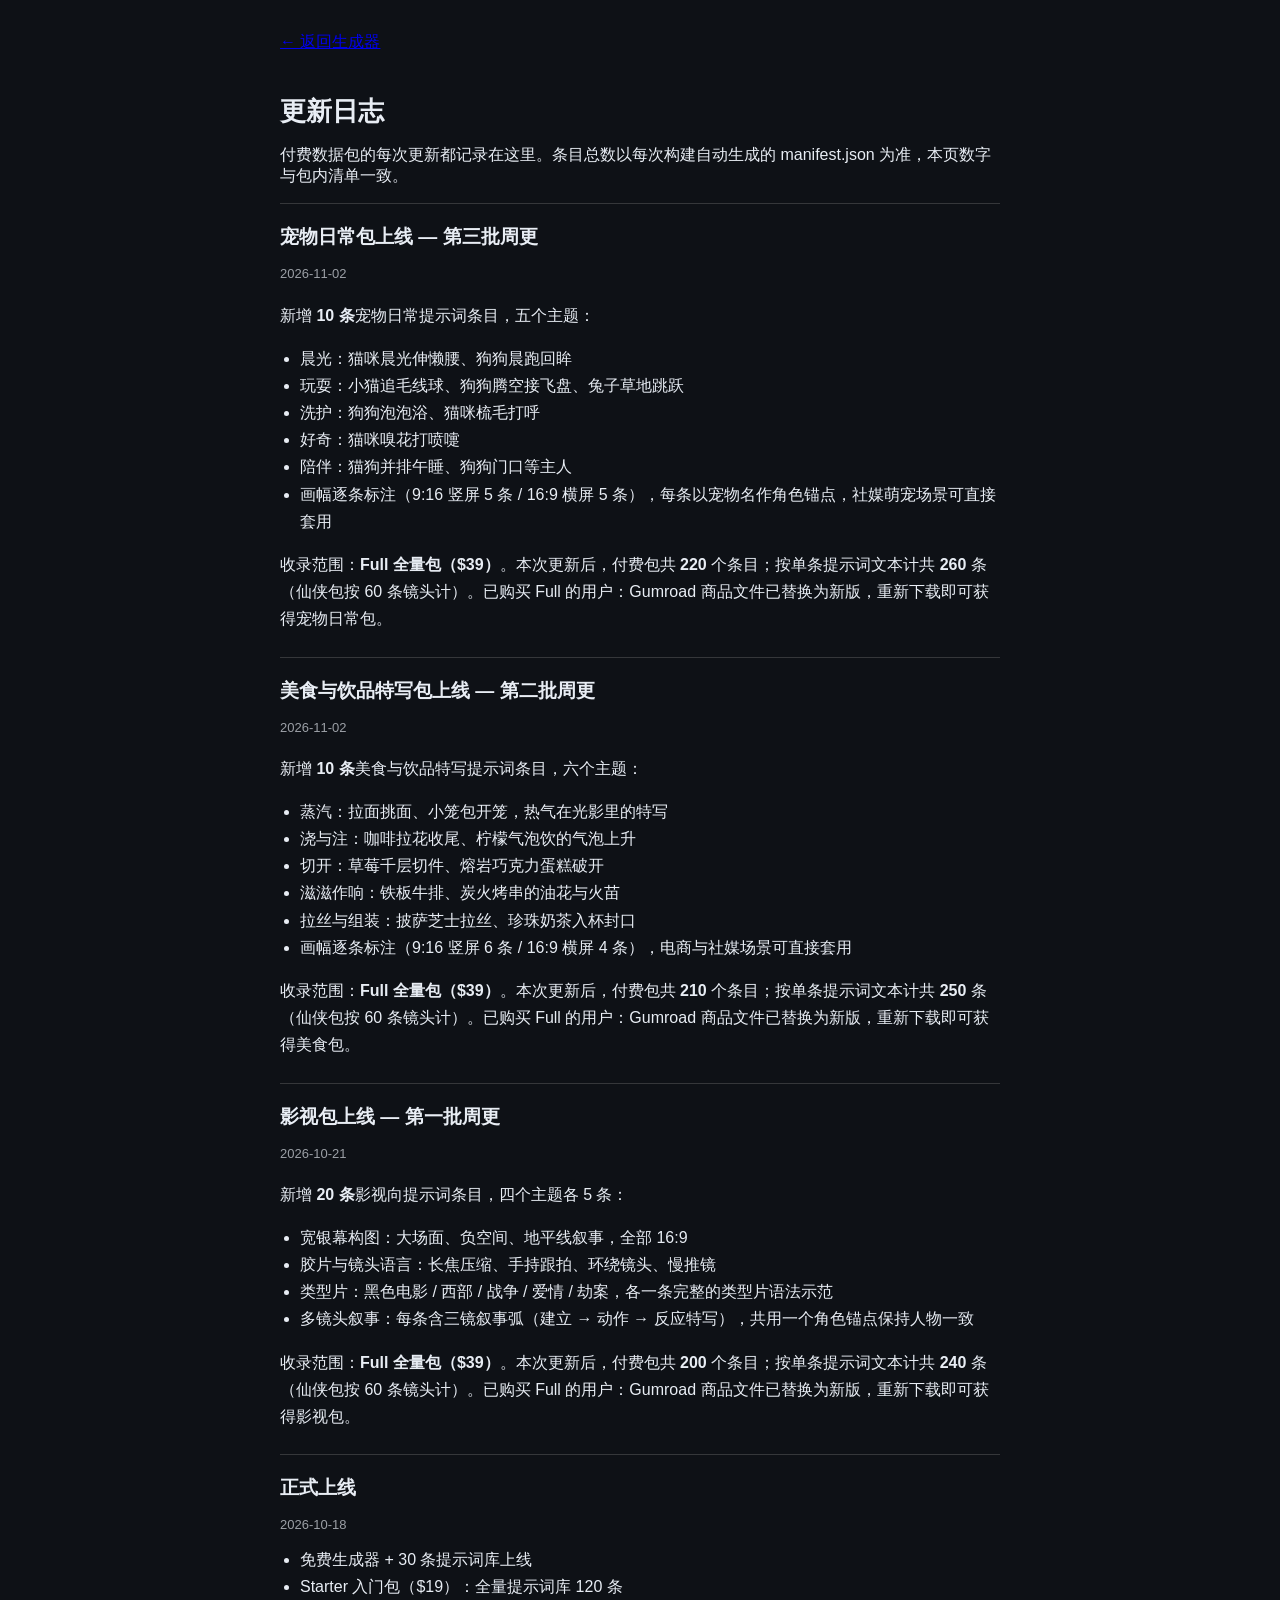
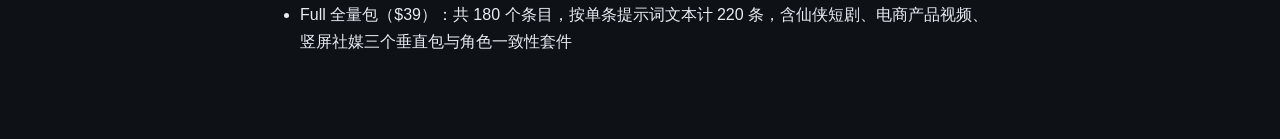
==== changelog.html @ ebe85fa9 "Weekly update #3: pets daily-moments pack added to Full (220 entries / 260 texts) + changelog" ====
<!DOCTYPE html>
<html lang="zh-CN">
<head>
<meta charset="UTF-8">
<meta name="viewport" content="width=device-width, initial-scale=1.0">
<title>更新日志 · 光影提示词工坊 Video Prompt Studio</title>
<link rel="stylesheet" href="style.css">
<style>
  .changelog { max-width: 760px; margin: 0 auto; padding: 32px 20px 64px; }
  .changelog h1 { font-size: 26px; margin-bottom: 8px; }
  .changelog .back { display: inline-block; margin-bottom: 24px; }
  .entry { border-top: 1px solid rgba(127,127,127,.35); padding: 20px 0 8px; }
  .entry h2 { font-size: 19px; margin: 0 0 6px; }
  .entry .date { opacity: .65; font-size: 13px; margin-bottom: 10px; }
  .entry ul { margin: 8px 0 12px; padding-left: 20px; line-height: 1.7; }
  .entry p { line-height: 1.7; }
</style>
</head>
<body>
<main class="changelog">
  <a class="back" href="index.html">← 返回生成器</a>
  <h1>更新日志</h1>
  <p>付费数据包的每次更新都记录在这里。条目总数以每次构建自动生成的 manifest.json 为准，本页数字与包内清单一致。</p>

  <section class="entry">
    <h2>宠物日常包上线 — 第三批周更</h2>
    <p class="date">2026-11-02</p>
    <p>新增 <b>10 条</b>宠物日常提示词条目，五个主题：</p>
    <ul>
      <li>晨光：猫咪晨光伸懒腰、狗狗晨跑回眸</li>
      <li>玩耍：小猫追毛线球、狗狗腾空接飞盘、兔子草地跳跃</li>
      <li>洗护：狗狗泡泡浴、猫咪梳毛打呼</li>
      <li>好奇：猫咪嗅花打喷嚏</li>
      <li>陪伴：猫狗并排午睡、狗狗门口等主人</li>
      <li>画幅逐条标注（9:16 竖屏 5 条 / 16:9 横屏 5 条），每条以宠物名作角色锚点，社媒萌宠场景可直接套用</li>
    </ul>
    <p>收录范围：<b>Full 全量包（$39）</b>。本次更新后，付费包共 <b>220</b> 个条目；按单条提示词文本计共 <b>260</b> 条（仙侠包按 60 条镜头计）。已购买 Full 的用户：Gumroad 商品文件已替换为新版，重新下载即可获得宠物日常包。</p>
  </section>

  <section class="entry">
    <h2>美食与饮品特写包上线 — 第二批周更</h2>
    <p class="date">2026-11-02</p>
    <p>新增 <b>10 条</b>美食与饮品特写提示词条目，六个主题：</p>
    <ul>
      <li>蒸汽：拉面挑面、小笼包开笼，热气在光影里的特写</li>
      <li>浇与注：咖啡拉花收尾、柠檬气泡饮的气泡上升</li>
      <li>切开：草莓千层切件、熔岩巧克力蛋糕破开</li>
      <li>滋滋作响：铁板牛排、炭火烤串的油花与火苗</li>
      <li>拉丝与组装：披萨芝士拉丝、珍珠奶茶入杯封口</li>
      <li>画幅逐条标注（9:16 竖屏 6 条 / 16:9 横屏 4 条），电商与社媒场景可直接套用</li>
    </ul>
    <p>收录范围：<b>Full 全量包（$39）</b>。本次更新后，付费包共 <b>210</b> 个条目；按单条提示词文本计共 <b>250</b> 条（仙侠包按 60 条镜头计）。已购买 Full 的用户：Gumroad 商品文件已替换为新版，重新下载即可获得美食包。</p>
  </section>

  <section class="entry">
    <h2>影视包上线 — 第一批周更</h2>
    <p class="date">2026-10-21</p>
    <p>新增 <b>20 条</b>影视向提示词条目，四个主题各 5 条：</p>
    <ul>
      <li>宽银幕构图：大场面、负空间、地平线叙事，全部 16:9</li>
      <li>胶片与镜头语言：长焦压缩、手持跟拍、环绕镜头、慢推镜</li>
      <li>类型片：黑色电影 / 西部 / 战争 / 爱情 / 劫案，各一条完整的类型片语法示范</li>
      <li>多镜头叙事：每条含三镜叙事弧（建立 → 动作 → 反应特写），共用一个角色锚点保持人物一致</li>
    </ul>
    <p>收录范围：<b>Full 全量包（$39）</b>。本次更新后，付费包共 <b>200</b> 个条目；按单条提示词文本计共 <b>240</b> 条（仙侠包按 60 条镜头计）。已购买 Full 的用户：Gumroad 商品文件已替换为新版，重新下载即可获得影视包。</p>
  </section>

  <section class="entry">
    <h2>正式上线</h2>
    <p class="date">2026-10-18</p>
    <ul>
      <li>免费生成器 + 30 条提示词库上线</li>
      <li>Starter 入门包（$19）：全量提示词库 120 条</li>
      <li>Full 全量包（$39）：共 180 个条目，按单条提示词文本计 220 条，含仙侠短剧、电商产品视频、竖屏社媒三个垂直包与角色一致性套件</li>
    </ul>
  </section>
</main>
</body>
</html>
---- style.css ----
:root{--bg:#0e1116;--panel:#171c24;--panel2:#1f2632;--line:#2a3444;--text:#e8edf4;--muted:#98a4b5;--accent:#e8b34b;--accent2:#39c2d7;--danger:#ff8a7a;--radius:14px}
*{box-sizing:border-box}
body{margin:0;font-family:-apple-system,"PingFang SC","Microsoft YaHei",Segoe UI,Roboto,sans-serif;background:var(--bg);color:var(--text)}
.topbar{display:flex;justify-content:space-between;align-items:center;gap:16px;padding:18px 24px;border-bottom:1px solid var(--line);flex-wrap:wrap}
.topbar h1{margin:0;font-size:22px;letter-spacing:.5px}
.subtitle{margin:4px 0 0;color:var(--muted);font-size:13px}
.lang-toggle button{background:var(--panel2);color:var(--muted);border:1px solid var(--line);padding:8px 14px;border-radius:999px;cursor:pointer}
.lang-toggle button.active{background:var(--accent);color:#14100a;border-color:var(--accent);font-weight:600}
.layout{display:grid;grid-template-columns:minmax(0,1fr) 440px;gap:20px;padding:20px 24px;align-items:start;max-width:1440px;margin:0 auto}
.controls{display:flex;flex-direction:column;gap:16px;min-width:0}
.card{background:var(--panel);border:1px solid var(--line);border-radius:var(--radius);padding:16px 18px}
.card h2{margin:0 0 12px;font-size:15px;color:var(--accent)}
label{display:block;font-size:13px;color:var(--muted);margin-bottom:12px}
input[type=text],textarea,select{width:100%;margin-top:6px;background:var(--panel2);border:1px solid var(--line);border-radius:10px;color:var(--text);padding:10px;font-size:14px;font-family:inherit}
textarea{resize:vertical}
input[type=range]{width:100%;margin-top:8px;accent-color:var(--accent)}
button{background:var(--accent);color:#14100a;border:none;border-radius:10px;padding:10px 16px;font-size:14px;font-weight:600;cursor:pointer}
button.secondary{background:var(--panel2);color:var(--text);border:1px solid var(--line);font-weight:500}
button:hover{filter:brightness(1.08)}
.hint{font-size:12px;color:var(--muted);margin:6px 0}
.warn-note{color:var(--accent)}
.grid2{display:grid;grid-template-columns:1fr 1fr;gap:0 14px}
.preset-grid{display:grid;grid-template-columns:repeat(auto-fill,minmax(130px,1fr));gap:8px}
.preset-grid button{background:var(--panel2);color:var(--text);border:1px solid var(--line);font-weight:500;font-size:13px;padding:10px 8px}
.preset-grid button.active{border-color:var(--accent);color:var(--accent)}
.output-panel{position:sticky;top:16px;background:var(--panel);border:1px solid var(--line);border-radius:var(--radius);padding:18px;max-height:calc(100vh - 32px);overflow:auto}
.output-panel h2{margin:0 0 12px;font-size:16px}
.output-panel h3{font-size:14px;margin:18px 0 8px}
pre#output{white-space:pre-wrap;word-break:break-word;background:#0a0d12;border:1px solid var(--line);border-radius:10px;padding:14px;font-size:13.5px;line-height:1.65;min-height:160px;margin:0;font-family:inherit}
pre.negative{white-space:pre-wrap;word-break:break-word;background:#0a0d12;border:1px solid var(--line);border-radius:10px;padding:10px;font-size:12.5px;margin:6px 0 0;font-family:inherit;color:var(--muted)}
.warnings{background:#3a2415;border:1px solid #7a4a21;color:#ffd9a8;border-radius:10px;padding:10px 12px;font-size:12.5px;margin-bottom:12px;line-height:1.6}
.meta-row{display:flex;gap:16px;color:var(--muted);font-size:12px;margin:10px 0 14px}
.btn-row{display:flex;gap:8px;flex-wrap:wrap;margin-top:12px}
.saved-list,.vault-list{display:flex;flex-direction:column;gap:10px;margin-top:10px}
.saved-item,.vault-item,.shot-item{background:var(--panel2);border:1px solid var(--line);border-radius:10px;padding:10px 12px}
.saved-item p,.vault-item p{font-size:12.5px;color:var(--muted);margin:6px 0;line-height:1.55}
.saved-item strong,.vault-item strong{font-size:13px}
.mini-row{display:flex;gap:6px;flex-wrap:wrap;margin-top:6px}
.mini-row button{padding:5px 10px;font-size:12px}
.shot-item{margin-top:10px}
.shot-item h4{margin:0 0 6px;font-size:13px;color:var(--accent2)}
.shot-item pre{white-space:pre-wrap;word-break:break-word;font-size:12.5px;line-height:1.6;margin:0 0 8px;font-family:inherit}
.fineprint{font-size:11.5px;color:var(--muted);line-height:1.6;margin-top:16px;border-top:1px solid var(--line);padding-top:12px}
.tag{display:inline-block;font-size:11px;color:var(--accent2);border:1px solid var(--line);border-radius:999px;padding:1px 8px;margin-left:6px}
@media (max-width:900px){
  .layout{grid-template-columns:1fr;padding:14px}
  .output-panel{position:sticky;bottom:0;top:auto;max-height:46vh;order:2;z-index:5;box-shadow:0 -8px 30px rgba(0,0,0,.5)}
  .controls{order:1}
  .grid2{grid-template-columns:1fr}
}

/* ---- pricing section ---- */
.pricing{max-width:1440px;margin:0 auto;padding:8px 24px 40px}
.pricing h2{font-size:18px;color:var(--accent);margin:0 0 6px}
.pricing-sub{color:var(--muted);font-size:13.5px;margin:0 0 16px;line-height:1.6}
.price-cards{display:grid;grid-template-columns:1fr 1fr;gap:16px}
.price-card{position:relative;background:var(--panel);border:1px solid var(--line);border-radius:var(--radius);padding:20px}
.price-card.featured{border-color:var(--accent)}
.price-card h3{margin:0 0 8px;font-size:16px}
.price-card .badge{position:absolute;top:-11px;right:16px;background:var(--accent);color:#14100a;font-size:12px;font-weight:700;border-radius:999px;padding:2px 12px;margin:0}
.price{font-size:30px;font-weight:700;margin:0 0 12px}
.price span{font-size:13px;color:var(--muted);font-weight:500}
.price-card ul{margin:0 0 18px;padding-left:18px;color:var(--muted);font-size:13.5px;line-height:1.75}
.price-card ul b{color:var(--text)}
.buy-btn{display:inline-block;background:var(--accent);color:#14100a;border-radius:10px;padding:11px 18px;font-size:14px;font-weight:700;text-decoration:none}
.buy-btn:hover{filter:brightness(1.08)}
.pricing-note{color:var(--muted);font-size:12.5px;line-height:1.7;margin:14px 0 0}
@media (max-width:900px){.price-cards{grid-template-columns:1fr}.pricing{padding:8px 14px 32px}}
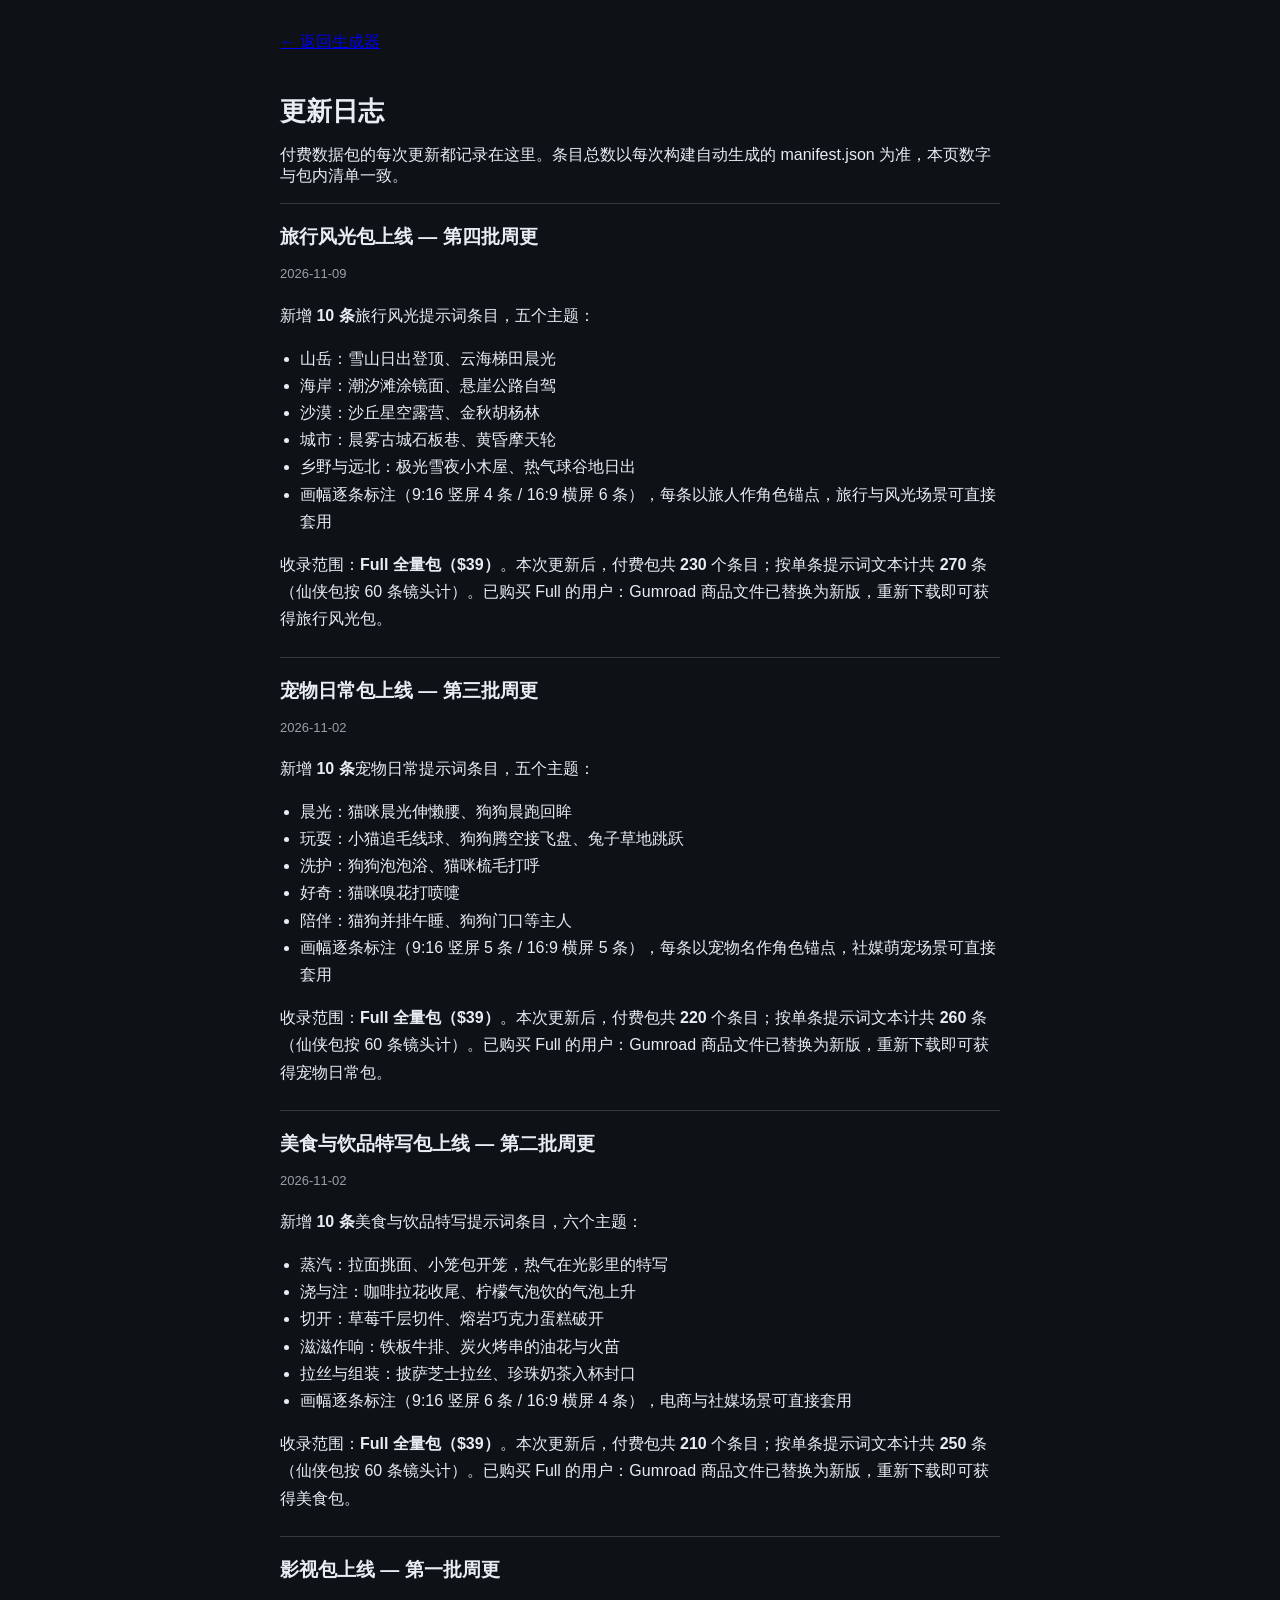
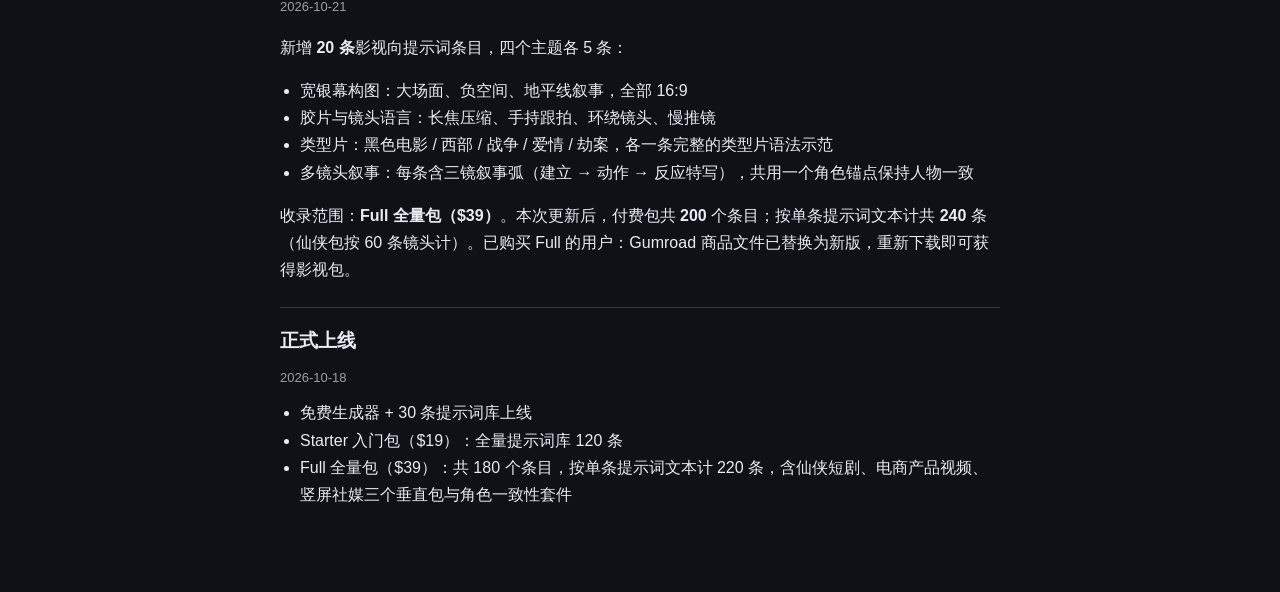
==== commit 730a9c7b: "Weekly update #4: travel & landscapes pack added to Full (230 entries / 270 texts)" ====
--- a/changelog.html
+++ b/changelog.html
@@ -21,6 +21,21 @@
   <a class="back" href="index.html">← 返回生成器</a>
   <h1>更新日志</h1>
   <p>付费数据包的每次更新都记录在这里。条目总数以每次构建自动生成的 manifest.json 为准，本页数字与包内清单一致。</p>
+
+  <section class="entry">
+    <h2>旅行风光包上线 — 第四批周更</h2>
+    <p class="date">2026-11-09</p>
+    <p>新增 <b>10 条</b>旅行风光提示词条目，五个主题：</p>
+    <ul>
+      <li>山岳：雪山日出登顶、云海梯田晨光</li>
+      <li>海岸：潮汐滩涂镜面、悬崖公路自驾</li>
+      <li>沙漠：沙丘星空露营、金秋胡杨林</li>
+      <li>城市：晨雾古城石板巷、黄昏摩天轮</li>
+      <li>乡野与远北：极光雪夜小木屋、热气球谷地日出</li>
+      <li>画幅逐条标注（9:16 竖屏 4 条 / 16:9 横屏 6 条），每条以旅人作角色锚点，旅行与风光场景可直接套用</li>
+    </ul>
+    <p>收录范围：<b>Full 全量包（$39）</b>。本次更新后，付费包共 <b>230</b> 个条目；按单条提示词文本计共 <b>270</b> 条（仙侠包按 60 条镜头计）。已购买 Full 的用户：Gumroad 商品文件已替换为新版，重新下载即可获得旅行风光包。</p>
+  </section>
 
   <section class="entry">
     <h2>宠物日常包上线 — 第三批周更</h2>
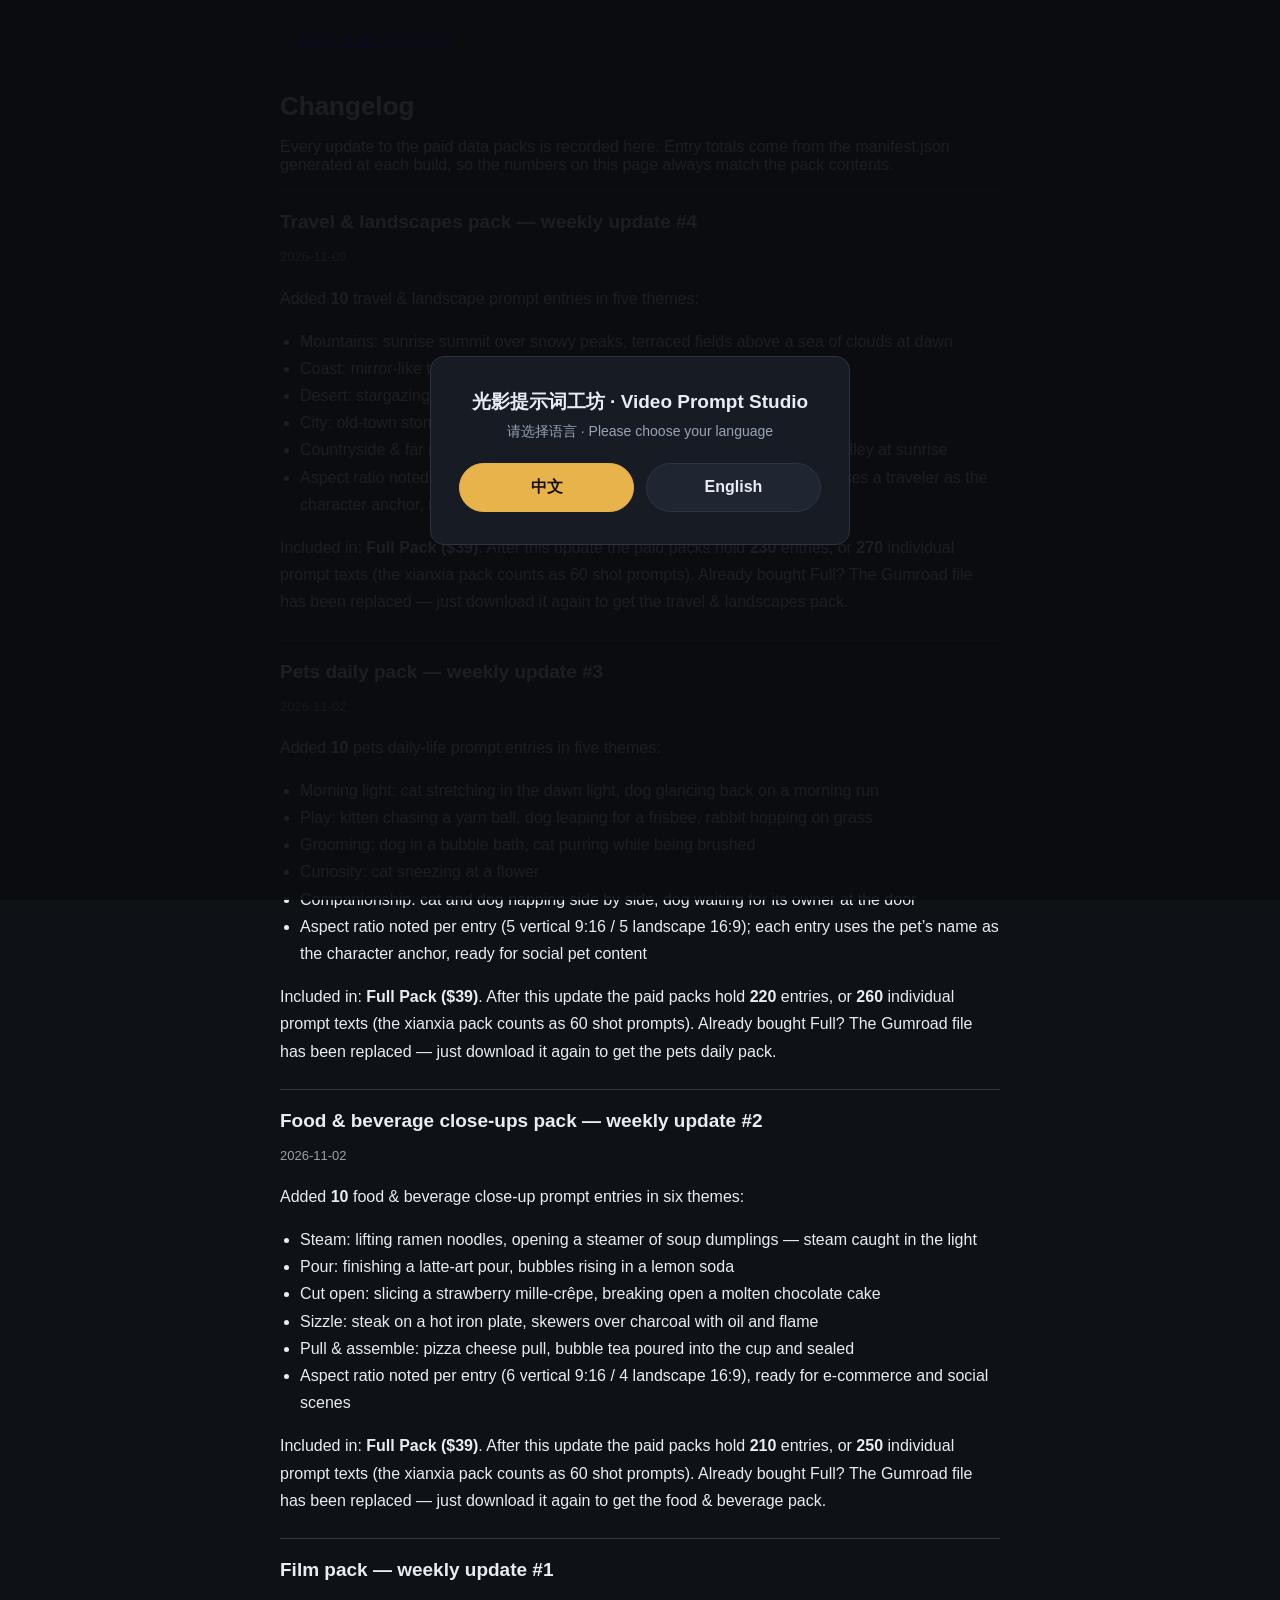
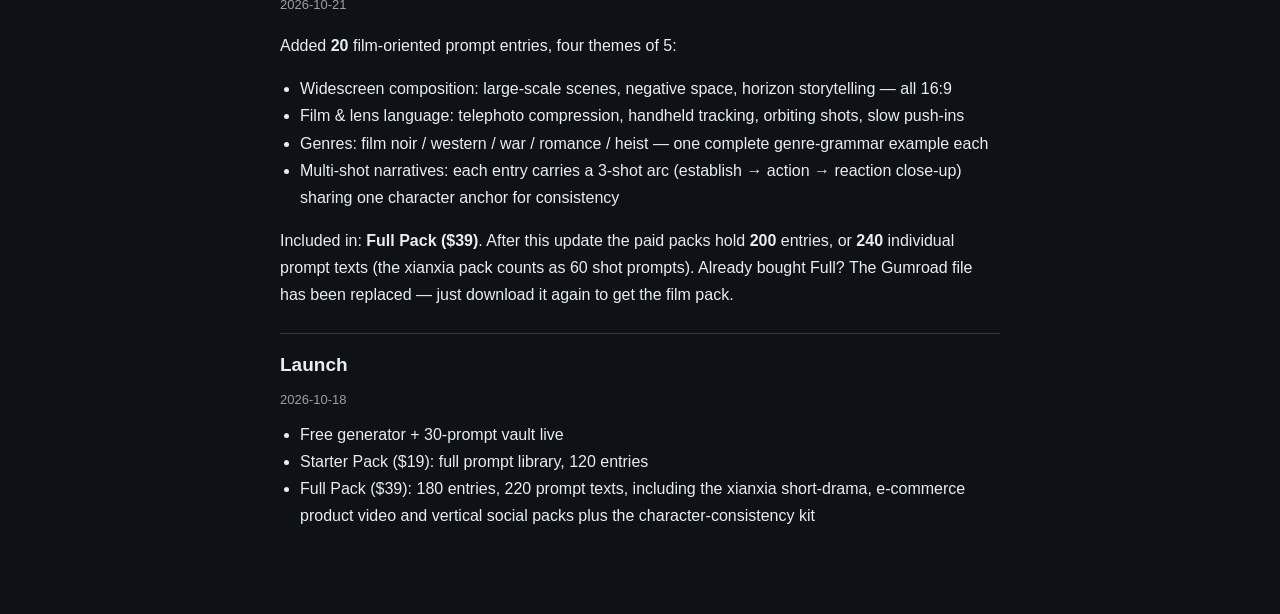
==== commit 96caacff: "Single-language site: language chosen on entry screen, whole page renders in that one language" ====
--- a/changelog.html
+++ b/changelog.html
@@ -17,78 +17,159 @@
 </style>
 </head>
 <body>
+<div id="lang-gate" class="lang-gate">
+  <div class="lang-gate-card">
+    <p class="lang-gate-brand">光影提示词工坊 · Video Prompt Studio</p>
+    <p class="lang-gate-ask">请选择语言 · Please choose your language</p>
+    <div class="lang-gate-btns">
+      <button id="gate-zh" type="button">中文</button>
+      <button id="gate-en" type="button">English</button>
+    </div>
+  </div>
+</div>
 <main class="changelog">
-  <a class="back" href="index.html">← 返回生成器</a>
-  <h1>更新日志</h1>
-  <p>付费数据包的每次更新都记录在这里。条目总数以每次构建自动生成的 manifest.json 为准，本页数字与包内清单一致。</p>
+  <a class="back" href="index.html" data-i18n="back">← 返回生成器</a>
+  <h1 data-i18n="title">更新日志</h1>
+  <p data-i18n="intro">付费数据包的每次更新都记录在这里。条目总数以每次构建自动生成的 manifest.json 为准，本页数字与包内清单一致。</p>
 
   <section class="entry">
-    <h2>旅行风光包上线 — 第四批周更</h2>
+    <h2 data-i18n="e4h">旅行风光包上线 — 第四批周更</h2>
     <p class="date">2026-11-09</p>
-    <p>新增 <b>10 条</b>旅行风光提示词条目，五个主题：</p>
+    <p data-i18n-html="e4intro">新增 <b>10 条</b>旅行风光提示词条目，五个主题：</p>
     <ul>
-      <li>山岳：雪山日出登顶、云海梯田晨光</li>
-      <li>海岸：潮汐滩涂镜面、悬崖公路自驾</li>
-      <li>沙漠：沙丘星空露营、金秋胡杨林</li>
-      <li>城市：晨雾古城石板巷、黄昏摩天轮</li>
-      <li>乡野与远北：极光雪夜小木屋、热气球谷地日出</li>
-      <li>画幅逐条标注（9:16 竖屏 4 条 / 16:9 横屏 6 条），每条以旅人作角色锚点，旅行与风光场景可直接套用</li>
+      <li data-i18n="e4l1">山岳：雪山日出登顶、云海梯田晨光</li>
+      <li data-i18n="e4l2">海岸：潮汐滩涂镜面、悬崖公路自驾</li>
+      <li data-i18n="e4l3">沙漠：沙丘星空露营、金秋胡杨林</li>
+      <li data-i18n="e4l4">城市：晨雾古城石板巷、黄昏摩天轮</li>
+      <li data-i18n="e4l5">乡野与远北：极光雪夜小木屋、热气球谷地日出</li>
+      <li data-i18n="e4l6">画幅逐条标注（9:16 竖屏 4 条 / 16:9 横屏 6 条），每条以旅人作角色锚点，旅行与风光场景可直接套用</li>
     </ul>
-    <p>收录范围：<b>Full 全量包（$39）</b>。本次更新后，付费包共 <b>230</b> 个条目；按单条提示词文本计共 <b>270</b> 条（仙侠包按 60 条镜头计）。已购买 Full 的用户：Gumroad 商品文件已替换为新版，重新下载即可获得旅行风光包。</p>
+    <p data-i18n-html="e4foot">收录范围：<b>Full 全量包（$39）</b>。本次更新后，付费包共 <b>230</b> 个条目；按单条提示词文本计共 <b>270</b> 条（仙侠包按 60 条镜头计）。已购买 Full 的用户：Gumroad 商品文件已替换为新版，重新下载即可获得旅行风光包。</p>
   </section>
 
   <section class="entry">
-    <h2>宠物日常包上线 — 第三批周更</h2>
+    <h2 data-i18n="e3h">宠物日常包上线 — 第三批周更</h2>
     <p class="date">2026-11-02</p>
-    <p>新增 <b>10 条</b>宠物日常提示词条目，五个主题：</p>
+    <p data-i18n-html="e3intro">新增 <b>10 条</b>宠物日常提示词条目，五个主题：</p>
     <ul>
-      <li>晨光：猫咪晨光伸懒腰、狗狗晨跑回眸</li>
-      <li>玩耍：小猫追毛线球、狗狗腾空接飞盘、兔子草地跳跃</li>
-      <li>洗护：狗狗泡泡浴、猫咪梳毛打呼</li>
-      <li>好奇：猫咪嗅花打喷嚏</li>
-      <li>陪伴：猫狗并排午睡、狗狗门口等主人</li>
-      <li>画幅逐条标注（9:16 竖屏 5 条 / 16:9 横屏 5 条），每条以宠物名作角色锚点，社媒萌宠场景可直接套用</li>
+      <li data-i18n="e3l1">晨光：猫咪晨光伸懒腰、狗狗晨跑回眸</li>
+      <li data-i18n="e3l2">玩耍：小猫追毛线球、狗狗腾空接飞盘、兔子草地跳跃</li>
+      <li data-i18n="e3l3">洗护：狗狗泡泡浴、猫咪梳毛打呼</li>
+      <li data-i18n="e3l4">好奇：猫咪嗅花打喷嚏</li>
+      <li data-i18n="e3l5">陪伴：猫狗并排午睡、狗狗门口等主人</li>
+      <li data-i18n="e3l6">画幅逐条标注（9:16 竖屏 5 条 / 16:9 横屏 5 条），每条以宠物名作角色锚点，社媒萌宠场景可直接套用</li>
     </ul>
-    <p>收录范围：<b>Full 全量包（$39）</b>。本次更新后，付费包共 <b>220</b> 个条目；按单条提示词文本计共 <b>260</b> 条（仙侠包按 60 条镜头计）。已购买 Full 的用户：Gumroad 商品文件已替换为新版，重新下载即可获得宠物日常包。</p>
+    <p data-i18n-html="e3foot">收录范围：<b>Full 全量包（$39）</b>。本次更新后，付费包共 <b>220</b> 个条目；按单条提示词文本计共 <b>260</b> 条（仙侠包按 60 条镜头计）。已购买 Full 的用户：Gumroad 商品文件已替换为新版，重新下载即可获得宠物日常包。</p>
   </section>
 
   <section class="entry">
-    <h2>美食与饮品特写包上线 — 第二批周更</h2>
+    <h2 data-i18n="e2h">美食与饮品特写包上线 — 第二批周更</h2>
     <p class="date">2026-11-02</p>
-    <p>新增 <b>10 条</b>美食与饮品特写提示词条目，六个主题：</p>
+    <p data-i18n-html="e2intro">新增 <b>10 条</b>美食与饮品特写提示词条目，六个主题：</p>
     <ul>
-      <li>蒸汽：拉面挑面、小笼包开笼，热气在光影里的特写</li>
-      <li>浇与注：咖啡拉花收尾、柠檬气泡饮的气泡上升</li>
-      <li>切开：草莓千层切件、熔岩巧克力蛋糕破开</li>
-      <li>滋滋作响：铁板牛排、炭火烤串的油花与火苗</li>
-      <li>拉丝与组装：披萨芝士拉丝、珍珠奶茶入杯封口</li>
-      <li>画幅逐条标注（9:16 竖屏 6 条 / 16:9 横屏 4 条），电商与社媒场景可直接套用</li>
+      <li data-i18n="e2l1">蒸汽：拉面挑面、小笼包开笼，热气在光影里的特写</li>
+      <li data-i18n="e2l2">浇与注：咖啡拉花收尾、柠檬气泡饮的气泡上升</li>
+      <li data-i18n="e2l3">切开：草莓千层切件、熔岩巧克力蛋糕破开</li>
+      <li data-i18n="e2l4">滋滋作响：铁板牛排、炭火烤串的油花与火苗</li>
+      <li data-i18n="e2l5">拉丝与组装：披萨芝士拉丝、珍珠奶茶入杯封口</li>
+      <li data-i18n="e2l6">画幅逐条标注（9:16 竖屏 6 条 / 16:9 横屏 4 条），电商与社媒场景可直接套用</li>
     </ul>
-    <p>收录范围：<b>Full 全量包（$39）</b>。本次更新后，付费包共 <b>210</b> 个条目；按单条提示词文本计共 <b>250</b> 条（仙侠包按 60 条镜头计）。已购买 Full 的用户：Gumroad 商品文件已替换为新版，重新下载即可获得美食包。</p>
+    <p data-i18n-html="e2foot">收录范围：<b>Full 全量包（$39）</b>。本次更新后，付费包共 <b>210</b> 个条目；按单条提示词文本计共 <b>250</b> 条（仙侠包按 60 条镜头计）。已购买 Full 的用户：Gumroad 商品文件已替换为新版，重新下载即可获得美食包。</p>
   </section>
 
   <section class="entry">
-    <h2>影视包上线 — 第一批周更</h2>
+    <h2 data-i18n="e1h">影视包上线 — 第一批周更</h2>
     <p class="date">2026-10-21</p>
-    <p>新增 <b>20 条</b>影视向提示词条目，四个主题各 5 条：</p>
+    <p data-i18n-html="e1intro">新增 <b>20 条</b>影视向提示词条目，四个主题各 5 条：</p>
     <ul>
-      <li>宽银幕构图：大场面、负空间、地平线叙事，全部 16:9</li>
-      <li>胶片与镜头语言：长焦压缩、手持跟拍、环绕镜头、慢推镜</li>
-      <li>类型片：黑色电影 / 西部 / 战争 / 爱情 / 劫案，各一条完整的类型片语法示范</li>
-      <li>多镜头叙事：每条含三镜叙事弧（建立 → 动作 → 反应特写），共用一个角色锚点保持人物一致</li>
+      <li data-i18n="e1l1">宽银幕构图：大场面、负空间、地平线叙事，全部 16:9</li>
+      <li data-i18n="e1l2">胶片与镜头语言：长焦压缩、手持跟拍、环绕镜头、慢推镜</li>
+      <li data-i18n="e1l3">类型片：黑色电影 / 西部 / 战争 / 爱情 / 劫案，各一条完整的类型片语法示范</li>
+      <li data-i18n="e1l4">多镜头叙事：每条含三镜叙事弧（建立 → 动作 → 反应特写），共用一个角色锚点保持人物一致</li>
     </ul>
-    <p>收录范围：<b>Full 全量包（$39）</b>。本次更新后，付费包共 <b>200</b> 个条目；按单条提示词文本计共 <b>240</b> 条（仙侠包按 60 条镜头计）。已购买 Full 的用户：Gumroad 商品文件已替换为新版，重新下载即可获得影视包。</p>
+    <p data-i18n-html="e1foot">收录范围：<b>Full 全量包（$39）</b>。本次更新后，付费包共 <b>200</b> 个条目；按单条提示词文本计共 <b>240</b> 条（仙侠包按 60 条镜头计）。已购买 Full 的用户：Gumroad 商品文件已替换为新版，重新下载即可获得影视包。</p>
   </section>
 
   <section class="entry">
-    <h2>正式上线</h2>
+    <h2 data-i18n="e0h">正式上线</h2>
     <p class="date">2026-10-18</p>
     <ul>
-      <li>免费生成器 + 30 条提示词库上线</li>
-      <li>Starter 入门包（$19）：全量提示词库 120 条</li>
-      <li>Full 全量包（$39）：共 180 个条目，按单条提示词文本计 220 条，含仙侠短剧、电商产品视频、竖屏社媒三个垂直包与角色一致性套件</li>
+      <li data-i18n="e0l1">免费生成器 + 30 条提示词库上线</li>
+      <li data-i18n="e0l2">Starter 入门包（$19）：全量提示词库 120 条</li>
+      <li data-i18n="e0l3">Full 全量包（$39）：共 180 个条目，按单条提示词文本计 220 条，含仙侠短剧、电商产品视频、竖屏社媒三个垂直包与角色一致性套件</li>
     </ul>
   </section>
 </main>
+<script>
+(function () {
+  'use strict';
+  // Same entry-language pattern as the homepage: the visitor picks one
+  // language when the page opens, and the whole page renders in it.
+  var EN = {
+    back: '← Back to the generator',
+    title: 'Changelog',
+    intro: 'Every update to the paid data packs is recorded here. Entry totals come from the manifest.json generated at each build, so the numbers on this page always match the pack contents.',
+    e4h: 'Travel & landscapes pack — weekly update #4',
+    e4intro: 'Added <b>10</b> travel & landscape prompt entries in five themes:',
+    e4l1: 'Mountains: sunrise summit over snowy peaks, terraced fields above a sea of clouds at dawn',
+    e4l2: 'Coast: mirror-like tidal flats, cliff-road road trip',
+    e4l3: 'Desert: stargazing camp on the dunes, golden poplar forest in autumn',
+    e4l4: 'City: old-town stone lanes in morning fog, Ferris wheel at dusk',
+    e4l5: 'Countryside & far north: aurora over a snowy cabin, hot-air balloons over a valley at sunrise',
+    e4l6: 'Aspect ratio noted per entry (4 vertical 9:16 / 6 landscape 16:9); each entry uses a traveler as the character anchor, ready for travel and landscape scenes',
+    e4foot: 'Included in: <b>Full Pack ($39)</b>. After this update the paid packs hold <b>230</b> entries, or <b>270</b> individual prompt texts (the xianxia pack counts as 60 shot prompts). Already bought Full? The Gumroad file has been replaced — just download it again to get the travel & landscapes pack.',
+    e3h: 'Pets daily pack — weekly update #3',
+    e3intro: 'Added <b>10</b> pets daily-life prompt entries in five themes:',
+    e3l1: 'Morning light: cat stretching in the dawn light, dog glancing back on a morning run',
+    e3l2: 'Play: kitten chasing a yarn ball, dog leaping for a frisbee, rabbit hopping on grass',
+    e3l3: 'Grooming: dog in a bubble bath, cat purring while being brushed',
+    e3l4: 'Curiosity: cat sneezing at a flower',
+    e3l5: 'Companionship: cat and dog napping side by side, dog waiting for its owner at the door',
+    e3l6: 'Aspect ratio noted per entry (5 vertical 9:16 / 5 landscape 16:9); each entry uses the pet’s name as the character anchor, ready for social pet content',
+    e3foot: 'Included in: <b>Full Pack ($39)</b>. After this update the paid packs hold <b>220</b> entries, or <b>260</b> individual prompt texts (the xianxia pack counts as 60 shot prompts). Already bought Full? The Gumroad file has been replaced — just download it again to get the pets daily pack.',
+    e2h: 'Food & beverage close-ups pack — weekly update #2',
+    e2intro: 'Added <b>10</b> food & beverage close-up prompt entries in six themes:',
+    e2l1: 'Steam: lifting ramen noodles, opening a steamer of soup dumplings — steam caught in the light',
+    e2l2: 'Pour: finishing a latte-art pour, bubbles rising in a lemon soda',
+    e2l3: 'Cut open: slicing a strawberry mille-crêpe, breaking open a molten chocolate cake',
+    e2l4: 'Sizzle: steak on a hot iron plate, skewers over charcoal with oil and flame',
+    e2l5: 'Pull & assemble: pizza cheese pull, bubble tea poured into the cup and sealed',
+    e2l6: 'Aspect ratio noted per entry (6 vertical 9:16 / 4 landscape 16:9), ready for e-commerce and social scenes',
+    e2foot: 'Included in: <b>Full Pack ($39)</b>. After this update the paid packs hold <b>210</b> entries, or <b>250</b> individual prompt texts (the xianxia pack counts as 60 shot prompts). Already bought Full? The Gumroad file has been replaced — just download it again to get the food & beverage pack.',
+    e1h: 'Film pack — weekly update #1',
+    e1intro: 'Added <b>20</b> film-oriented prompt entries, four themes of 5:',
+    e1l1: 'Widescreen composition: large-scale scenes, negative space, horizon storytelling — all 16:9',
+    e1l2: 'Film & lens language: telephoto compression, handheld tracking, orbiting shots, slow push-ins',
+    e1l3: 'Genres: film noir / western / war / romance / heist — one complete genre-grammar example each',
+    e1l4: 'Multi-shot narratives: each entry carries a 3-shot arc (establish → action → reaction close-up) sharing one character anchor for consistency',
+    e1foot: 'Included in: <b>Full Pack ($39)</b>. After this update the paid packs hold <b>200</b> entries, or <b>240</b> individual prompt texts (the xianxia pack counts as 60 shot prompts). Already bought Full? The Gumroad file has been replaced — just download it again to get the film pack.',
+    e0h: 'Launch',
+    e0l1: 'Free generator + 30-prompt vault live',
+    e0l2: 'Starter Pack ($19): full prompt library, 120 entries',
+    e0l3: 'Full Pack ($39): 180 entries, 220 prompt texts, including the xianxia short-drama, e-commerce product video and vertical social packs plus the character-consistency kit'
+  };
+  var ZH = {};
+  // Capture the page's built-in Chinese text as the zh dictionary.
+  document.querySelectorAll('[data-i18n]').forEach(function (el) { ZH[el.getAttribute('data-i18n')] = el.textContent; });
+  document.querySelectorAll('[data-i18n-html]').forEach(function (el) { ZH[el.getAttribute('data-i18n-html')] = el.innerHTML; });
+
+  function apply(lang) {
+    var dict = lang === 'en' ? EN : ZH;
+    document.documentElement.lang = lang === 'en' ? 'en' : 'zh-CN';
+    document.title = lang === 'en' ? 'Changelog · Video Prompt Studio' : '更新日志 · 光影提示词工坊 Video Prompt Studio';
+    document.querySelectorAll('[data-i18n]').forEach(function (el) { var v = dict[el.getAttribute('data-i18n')]; if (v != null) el.textContent = v; });
+    document.querySelectorAll('[data-i18n-html]').forEach(function (el) { var v = dict[el.getAttribute('data-i18n-html')]; if (v != null) el.innerHTML = v; });
+  }
+  function choose(lang) {
+    apply(lang);
+    var gate = document.getElementById('lang-gate');
+    if (gate) gate.style.display = 'none';
+  }
+  // Pre-render behind the gate in the browser's language.
+  apply((navigator.language || 'en').toLowerCase().indexOf('zh') === 0 ? 'zh' : 'en');
+  document.getElementById('gate-zh').addEventListener('click', function () { choose('zh'); });
+  document.getElementById('gate-en').addEventListener('click', function () { choose('en'); });
+})();
+</script>
 </body>
 </html>
--- a/style.css
+++ b/style.css
@@ -6,6 +6,13 @@
 .subtitle{margin:4px 0 0;color:var(--muted);font-size:13px}
 .lang-toggle button{background:var(--panel2);color:var(--muted);border:1px solid var(--line);padding:8px 14px;border-radius:999px;cursor:pointer}
 .lang-toggle button.active{background:var(--accent);color:#14100a;border-color:var(--accent);font-weight:600}
+.lang-gate{position:fixed;inset:0;background:rgba(10,12,16,.92);display:flex;align-items:center;justify-content:center;z-index:50;padding:20px}
+.lang-gate-card{background:var(--panel);border:1px solid var(--line);border-radius:var(--radius);padding:32px 28px;text-align:center;max-width:420px;width:100%}
+.lang-gate-brand{margin:0 0 8px;font-size:19px;font-weight:700;color:var(--text)}
+.lang-gate-ask{margin:0 0 22px;color:var(--muted);font-size:14px}
+.lang-gate-btns{display:flex;gap:12px;justify-content:center}
+.lang-gate-btns button{flex:1;background:var(--accent);color:#14100a;border:1px solid var(--accent);padding:13px 10px;border-radius:999px;cursor:pointer;font-size:16px;font-weight:600}
+.lang-gate-btns button:last-child{background:var(--panel2);color:var(--text);border-color:var(--line)}
 .layout{display:grid;grid-template-columns:minmax(0,1fr) 440px;gap:20px;padding:20px 24px;align-items:start;max-width:1440px;margin:0 auto}
 .controls{display:flex;flex-direction:column;gap:16px;min-width:0}
 .card{background:var(--panel);border:1px solid var(--line);border-radius:var(--radius);padding:16px 18px}
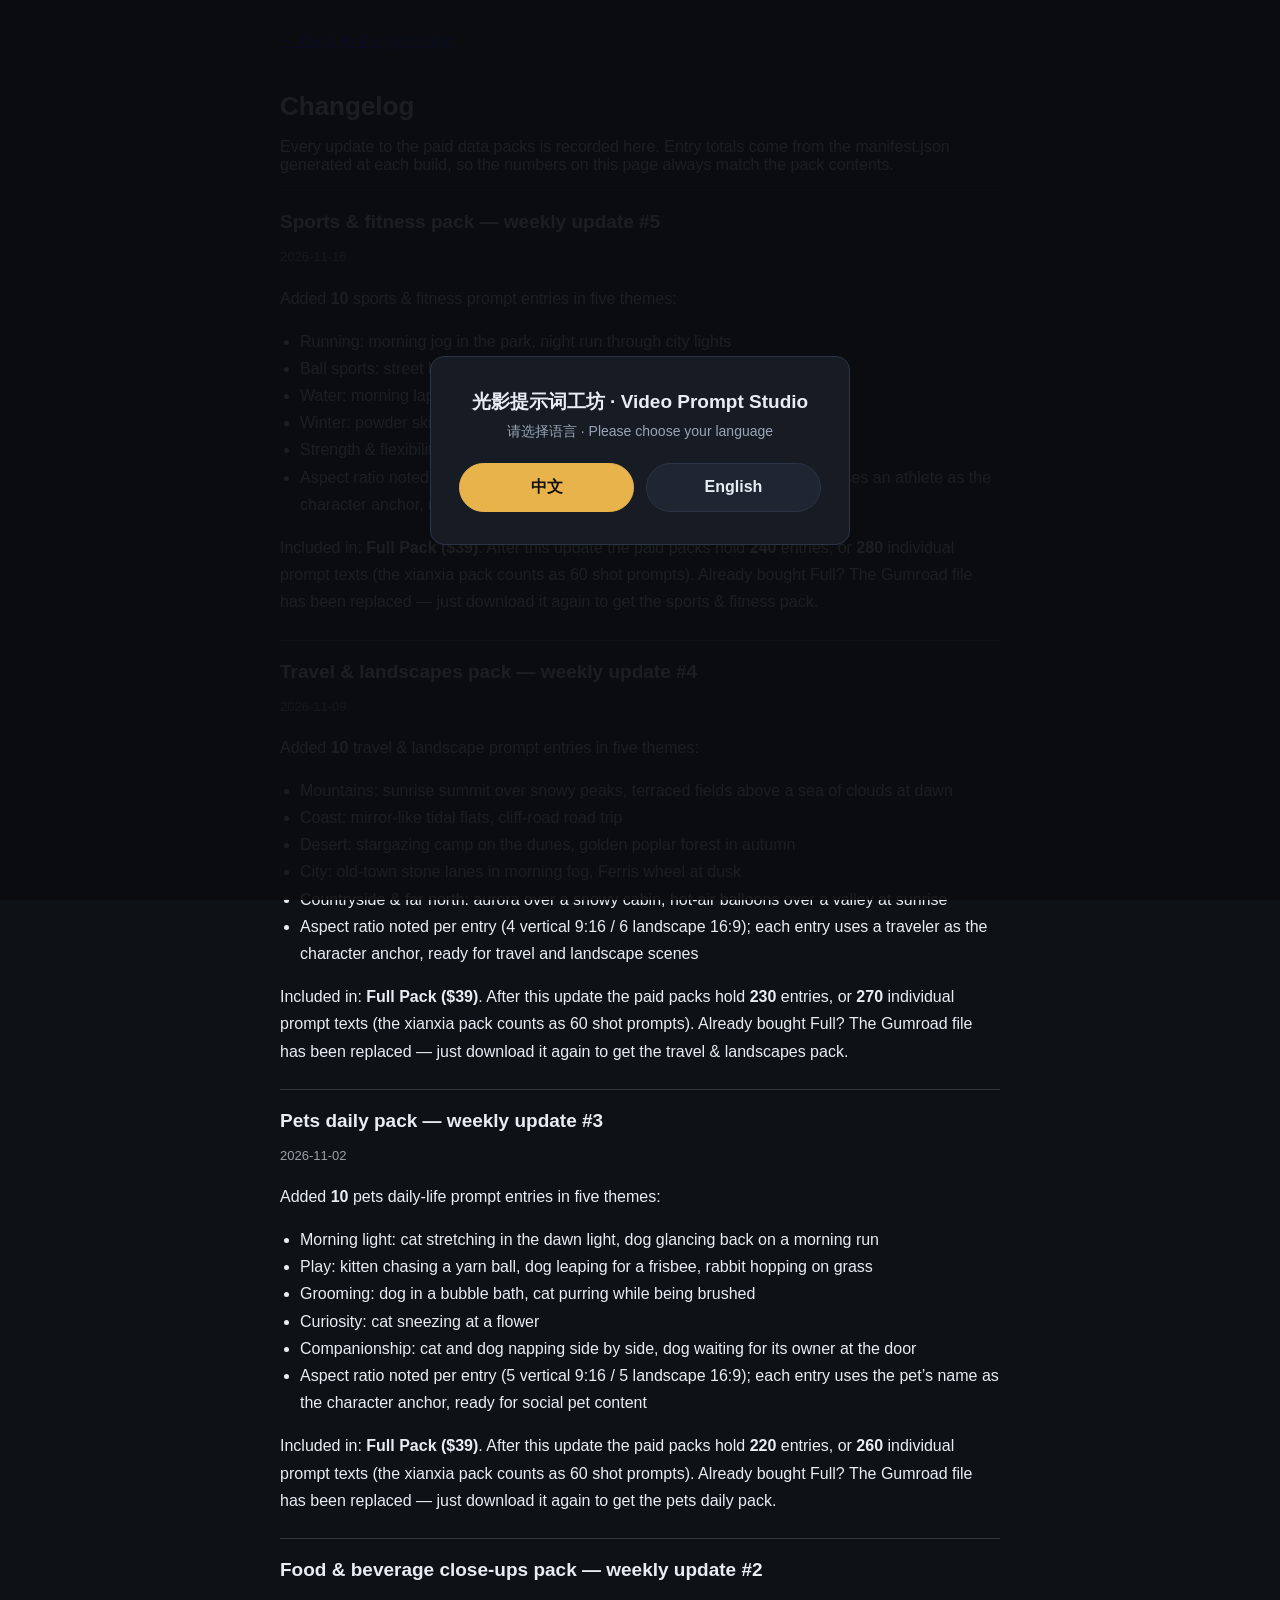
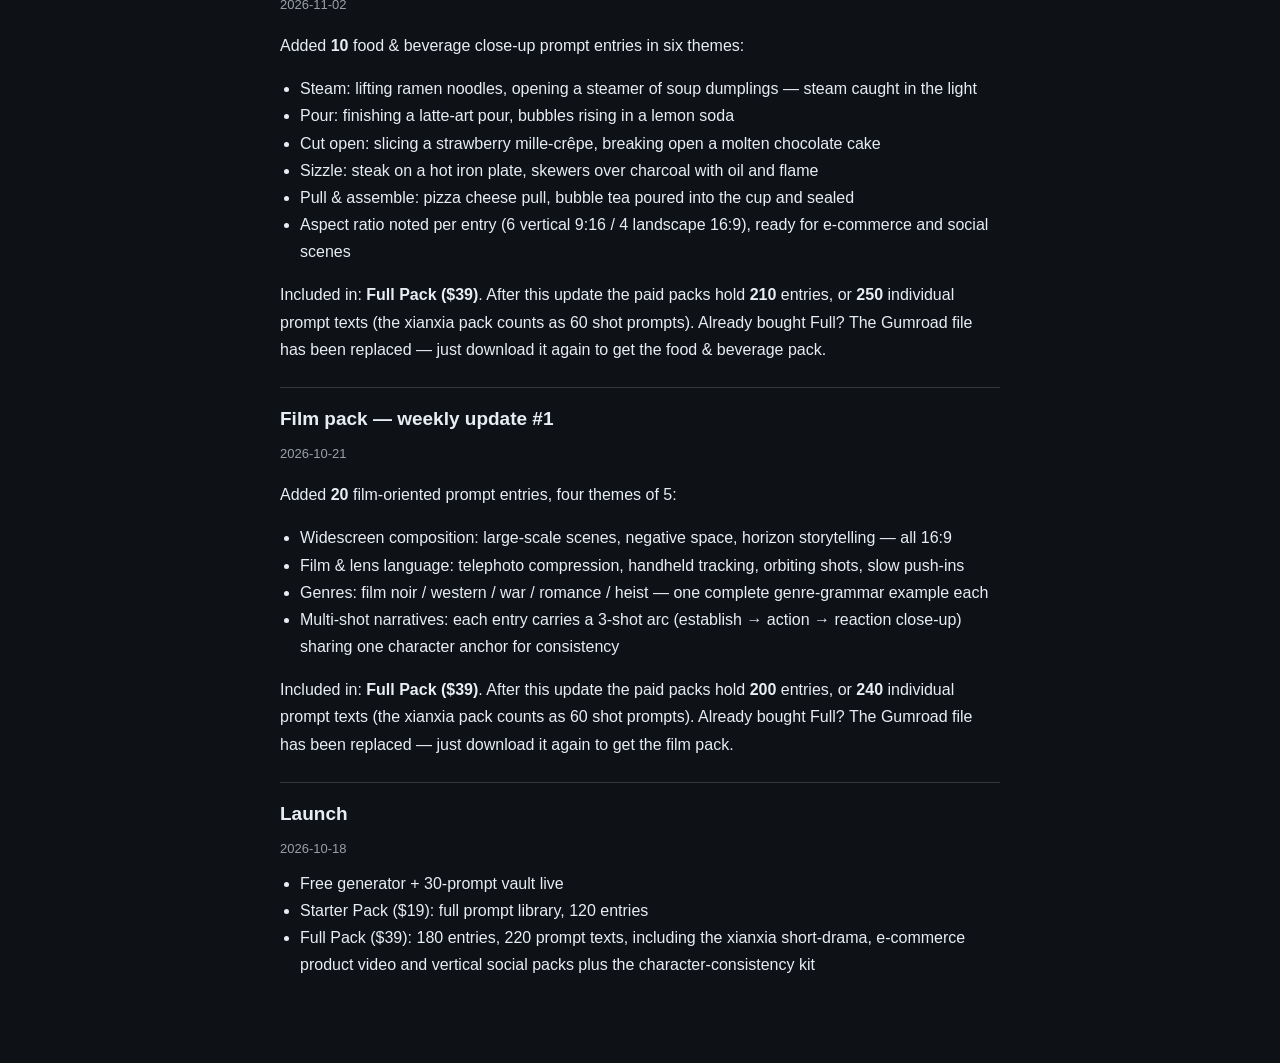
==== commit 094fff28: "Weekly update #5: sports & fitness pack added to Full (240 entries / 280 texts)" ====
--- a/changelog.html
+++ b/changelog.html
@@ -31,6 +31,21 @@
   <a class="back" href="index.html" data-i18n="back">← 返回生成器</a>
   <h1 data-i18n="title">更新日志</h1>
   <p data-i18n="intro">付费数据包的每次更新都记录在这里。条目总数以每次构建自动生成的 manifest.json 为准，本页数字与包内清单一致。</p>
+
+  <section class="entry">
+    <h2 data-i18n="e5h">运动健身包上线 — 第五批周更</h2>
+    <p class="date">2026-11-16</p>
+    <p data-i18n-html="e5intro">新增 <b>10 条</b>运动健身提示词条目，五个主题：</p>
+    <ul>
+      <li data-i18n="e5l1">晨跑：晨光公园慢跑、夜跑城市灯光</li>
+      <li data-i18n="e5l2">球类：街头篮球绝杀、草地足球凌空抽射</li>
+      <li data-i18n="e5l3">水上：泳池晨泳、晨雾湖面皮划艇</li>
+      <li data-i18n="e5l4">冰雪：粉雪滑雪、冰场花滑灯光下</li>
+      <li data-i18n="e5l5">力量与柔韧：日出屋顶瑜伽、健身房硬拉</li>
+      <li data-i18n="e5l6">画幅逐条标注（9:16 竖屏 5 条 / 16:9 横屏 5 条），每条以运动员作角色锚点，运动与健身场景可直接套用</li>
+    </ul>
+    <p data-i18n-html="e5foot">收录范围：<b>Full 全量包（$39）</b>。本次更新后，付费包共 <b>240</b> 个条目；按单条提示词文本计共 <b>280</b> 条（仙侠包按 60 条镜头计）。已购买 Full 的用户：Gumroad 商品文件已替换为新版，重新下载即可获得运动健身包。</p>
+  </section>
 
   <section class="entry">
     <h2 data-i18n="e4h">旅行风光包上线 — 第四批周更</h2>
@@ -109,6 +124,15 @@
     back: '← Back to the generator',
     title: 'Changelog',
     intro: 'Every update to the paid data packs is recorded here. Entry totals come from the manifest.json generated at each build, so the numbers on this page always match the pack contents.',
+    e5h: 'Sports & fitness pack — weekly update #5',
+    e5intro: 'Added <b>10</b> sports & fitness prompt entries in five themes:',
+    e5l1: 'Running: morning jog in the park, night run through city lights',
+    e5l2: 'Ball sports: street basketball buzzer shot, soccer volley on the grass',
+    e5l3: 'Water: morning laps in the pool, kayak through morning mist on a lake',
+    e5l4: 'Winter: powder ski run, figure skating under the lights',
+    e5l5: 'Strength & flexibility: sunrise yoga on a rooftop, deadlift in the gym',
+    e5l6: 'Aspect ratio noted per entry (5 vertical 9:16 / 5 landscape 16:9); each entry uses an athlete as the character anchor, ready for sports and fitness scenes',
+    e5foot: 'Included in: <b>Full Pack ($39)</b>. After this update the paid packs hold <b>240</b> entries, or <b>280</b> individual prompt texts (the xianxia pack counts as 60 shot prompts). Already bought Full? The Gumroad file has been replaced — just download it again to get the sports & fitness pack.',
     e4h: 'Travel & landscapes pack — weekly update #4',
     e4intro: 'Added <b>10</b> travel & landscape prompt entries in five themes:',
     e4l1: 'Mountains: sunrise summit over snowy peaks, terraced fields above a sea of clouds at dawn',
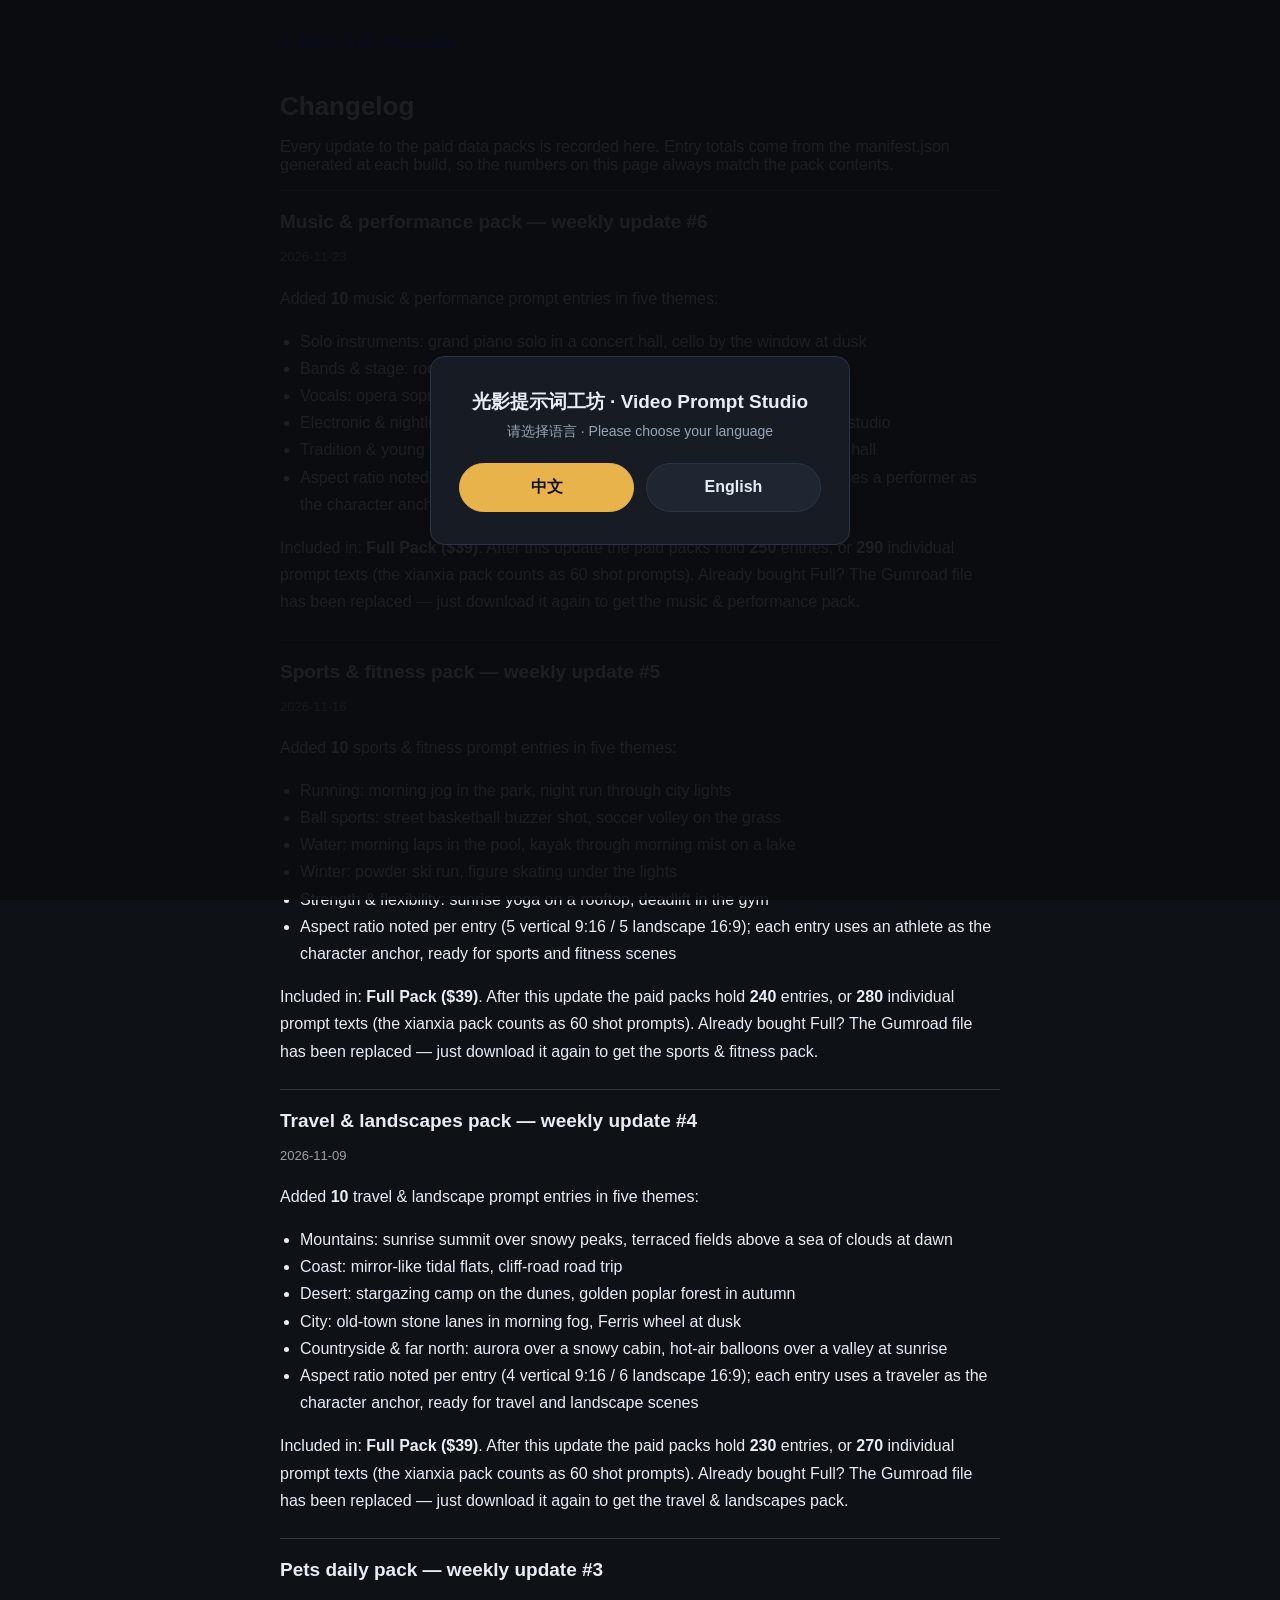
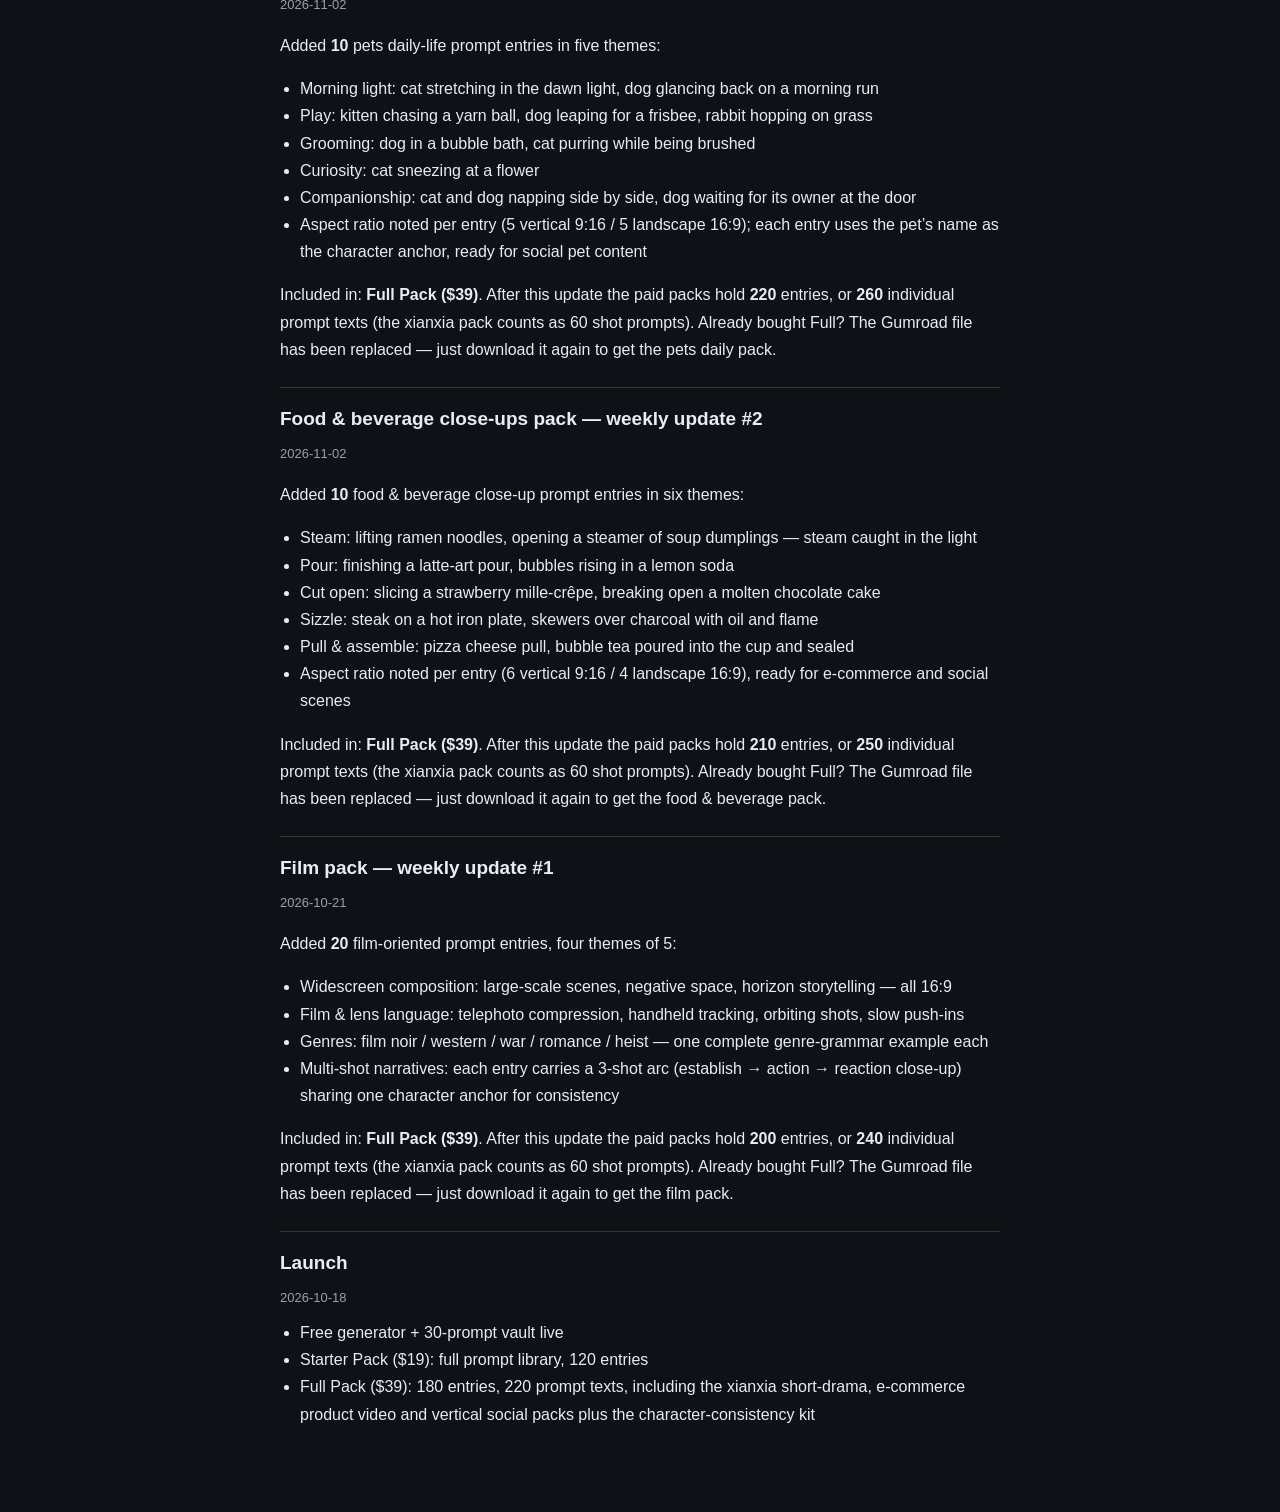
==== commit dcfc9deb: "Weekly update #6: music & performance pack added to Full (250 entries / 290 texts)" ====
--- a/changelog.html
+++ b/changelog.html
@@ -33,6 +33,21 @@
   <p data-i18n="intro">付费数据包的每次更新都记录在这里。条目总数以每次构建自动生成的 manifest.json 为准，本页数字与包内清单一致。</p>
 
   <section class="entry">
+    <h2 data-i18n="e6h">音乐与表演包上线 — 第六批周更</h2>
+    <p class="date">2026-11-23</p>
+    <p data-i18n-html="e6intro">新增 <b>10 条</b>音乐与表演提示词条目，五个主题：</p>
+    <ul>
+      <li data-i18n="e6l1">独奏：音乐厅钢琴独奏、窗边大提琴</li>
+      <li data-i18n="e6l2">乐队舞台：摇滚吉他手舞台独奏、排练室鼓手</li>
+      <li data-i18n="e6l3">人声：歌剧女高音、咖啡馆民谣弹唱</li>
+      <li data-i18n="e6l4">电子夜场：夜场 DJ、家庭工作室电子音乐制作人</li>
+      <li data-i18n="e6l5">传统与童声：皮影戏艺人、童声合唱团</li>
+      <li data-i18n="e6l6">画幅逐条标注（9:16 竖屏 4 条 / 16:9 横屏 6 条），每条以表演者作角色锚点，音乐与表演场景可直接套用</li>
+    </ul>
+    <p data-i18n-html="e6foot">收录范围：<b>Full 全量包（$39）</b>。本次更新后，付费包共 <b>250</b> 个条目；按单条提示词文本计共 <b>290</b> 条（仙侠包按 60 条镜头计）。已购买 Full 的用户：Gumroad 商品文件已替换为新版，重新下载即可获得音乐与表演包。</p>
+  </section>
+
+  <section class="entry">
     <h2 data-i18n="e5h">运动健身包上线 — 第五批周更</h2>
     <p class="date">2026-11-16</p>
     <p data-i18n-html="e5intro">新增 <b>10 条</b>运动健身提示词条目，五个主题：</p>
@@ -124,6 +139,15 @@
     back: '← Back to the generator',
     title: 'Changelog',
     intro: 'Every update to the paid data packs is recorded here. Entry totals come from the manifest.json generated at each build, so the numbers on this page always match the pack contents.',
+    e6h: 'Music & performance pack — weekly update #6',
+    e6intro: 'Added <b>10</b> music & performance prompt entries in five themes:',
+    e6l1: 'Solo instruments: grand piano solo in a concert hall, cello by the window at dusk',
+    e6l2: 'Bands & stage: rock guitarist on stage, drummer in the rehearsal room',
+    e6l3: 'Vocals: opera soprano on stage, folk singer in a café',
+    e6l4: 'Electronic & nightlife: DJ in a neon club, electronic music producer in a home studio',
+    e6l5: 'Tradition & young voices: shadow puppet master, children\'s choir in a concert hall',
+    e6l6: 'Aspect ratio noted per entry (4 vertical 9:16 / 6 landscape 16:9); each entry uses a performer as the character anchor, ready for music and performance scenes',
+    e6foot: 'Included in: <b>Full Pack ($39)</b>. After this update the paid packs hold <b>250</b> entries, or <b>290</b> individual prompt texts (the xianxia pack counts as 60 shot prompts). Already bought Full? The Gumroad file has been replaced — just download it again to get the music & performance pack.',
     e5h: 'Sports & fitness pack — weekly update #5',
     e5intro: 'Added <b>10</b> sports & fitness prompt entries in five themes:',
     e5l1: 'Running: morning jog in the park, night run through city lights',
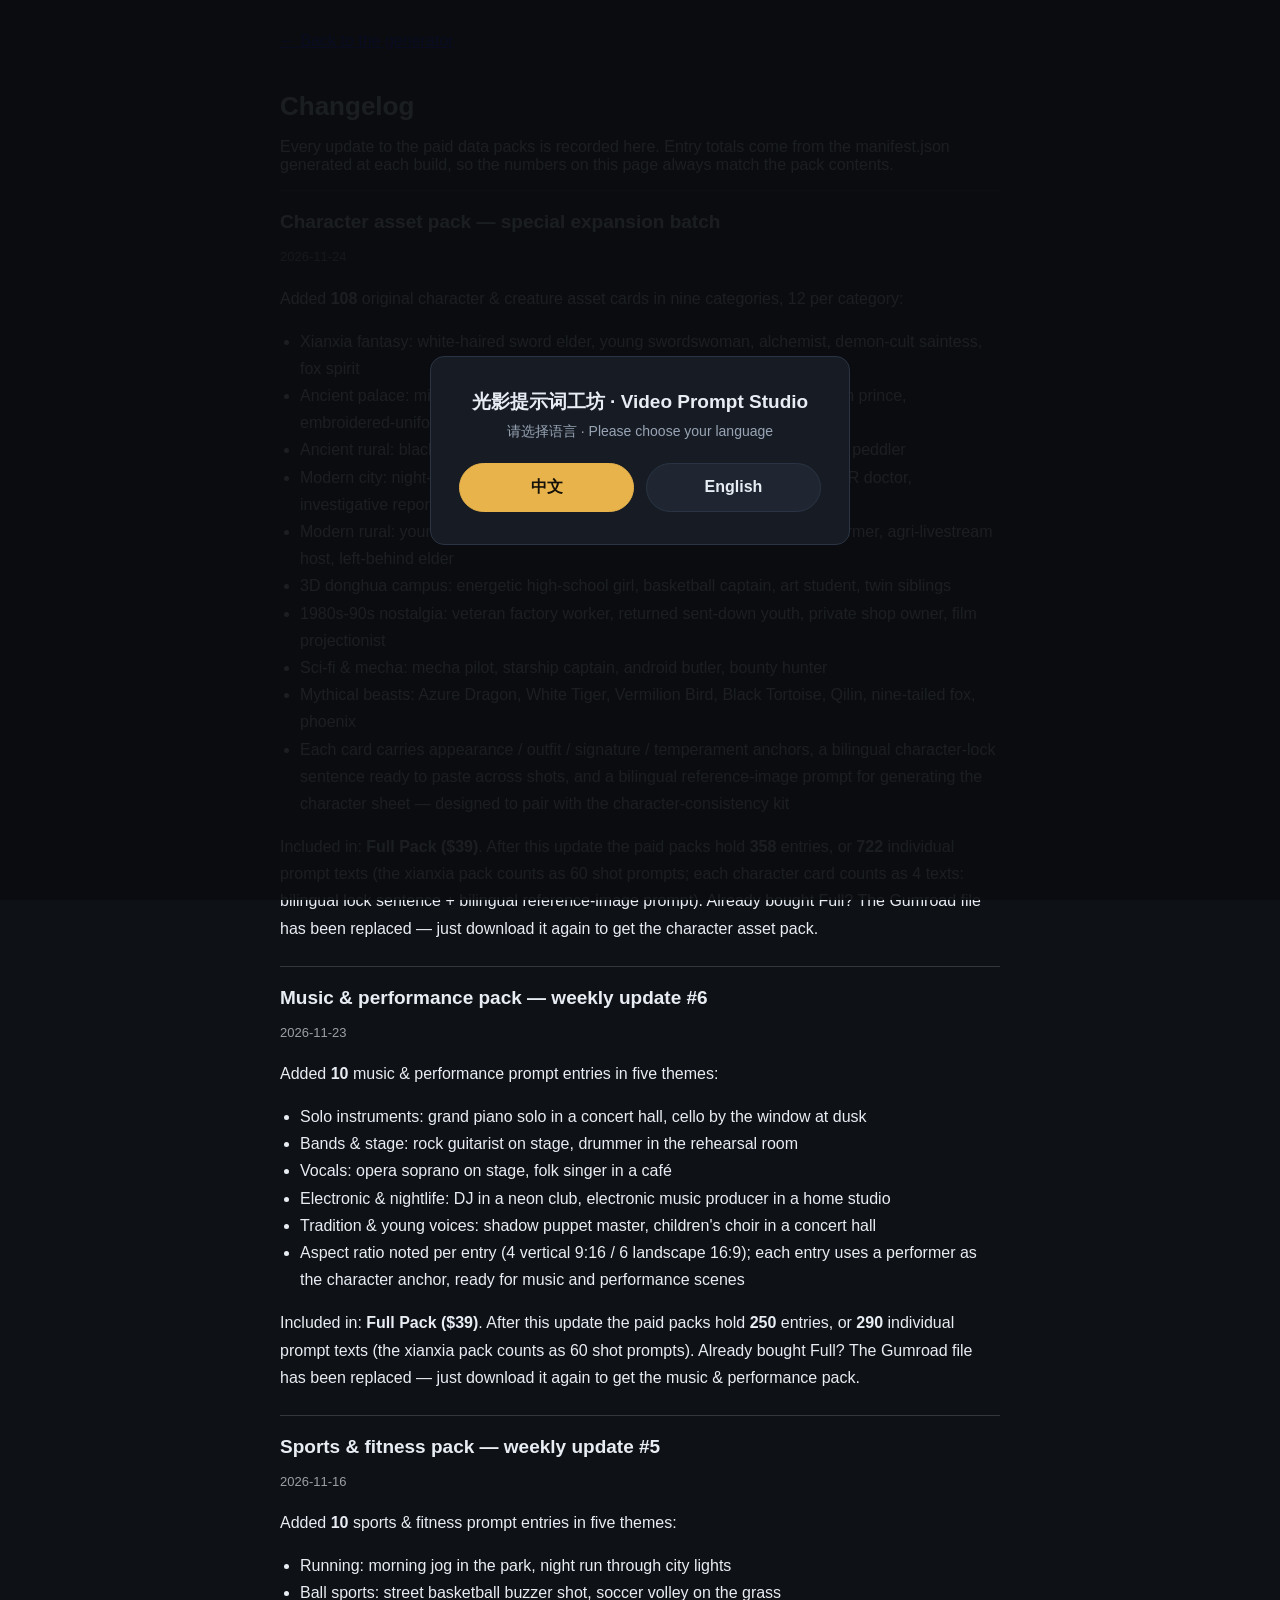
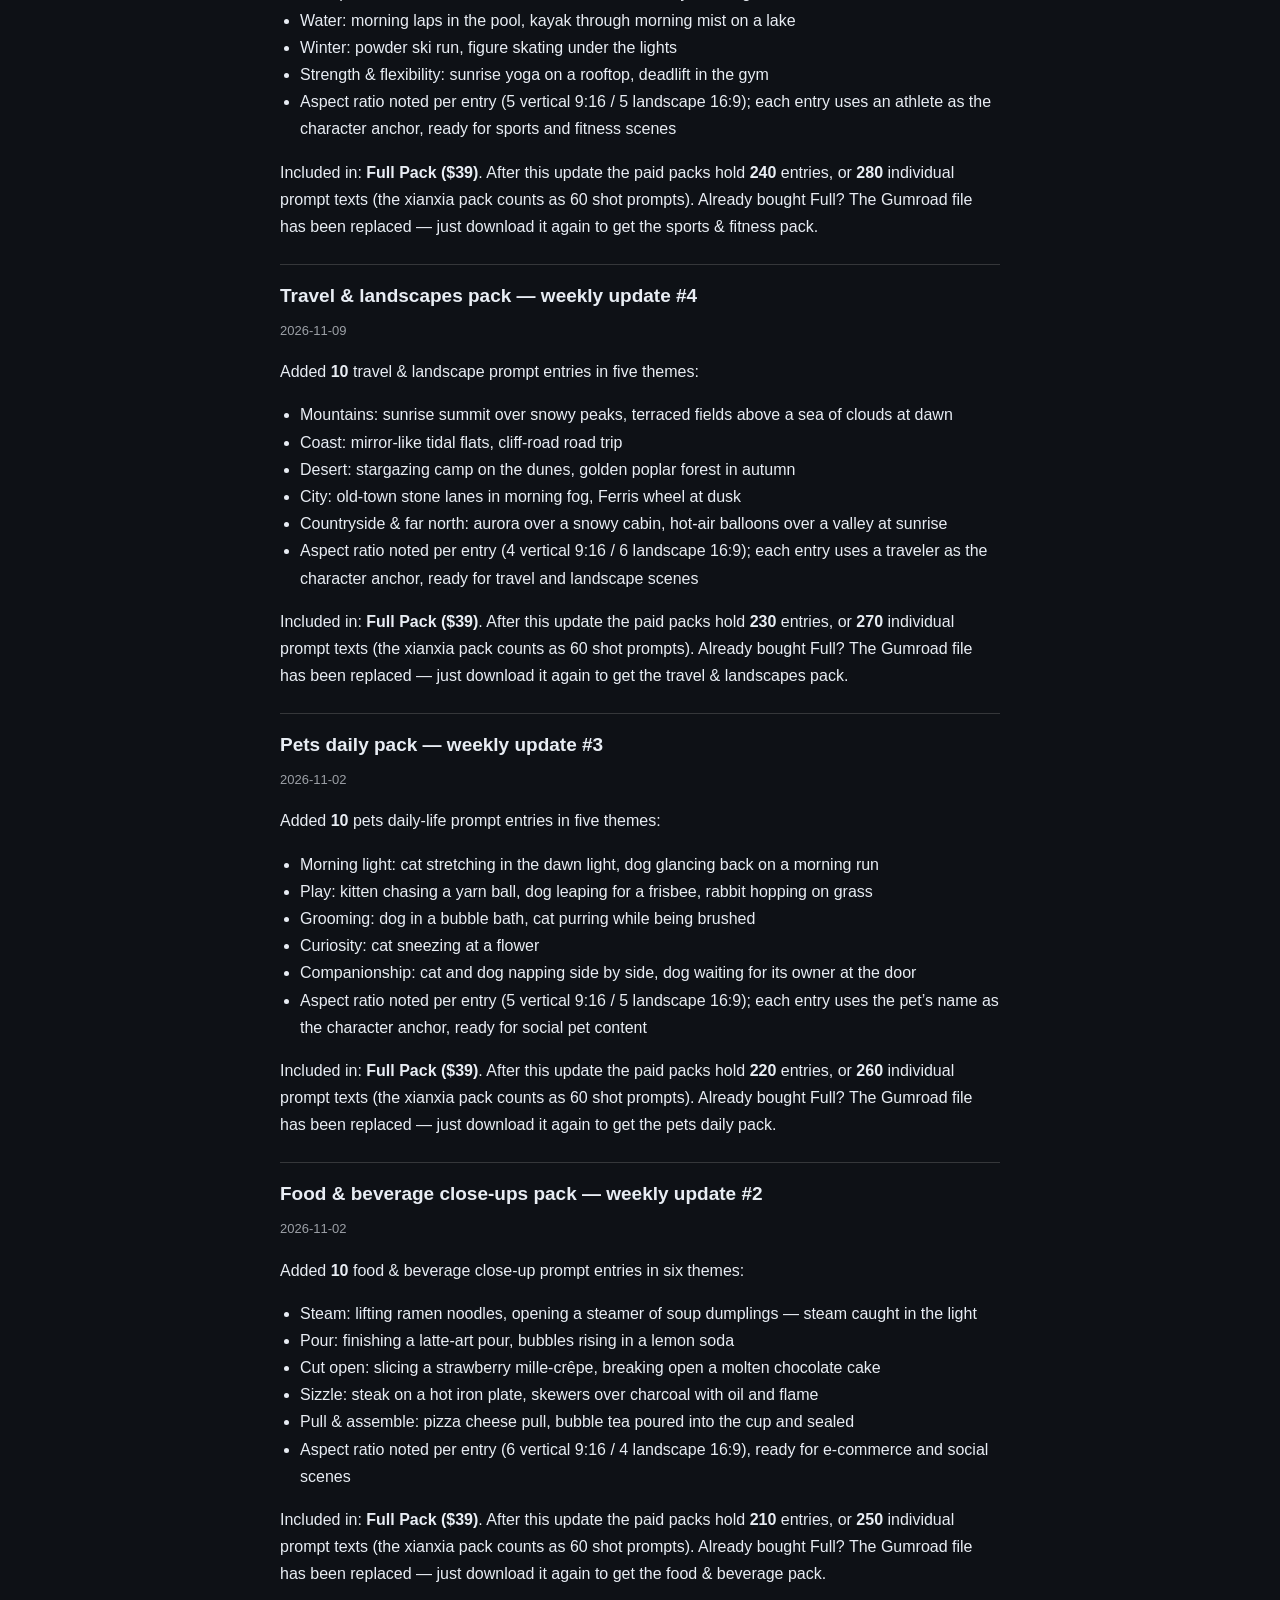
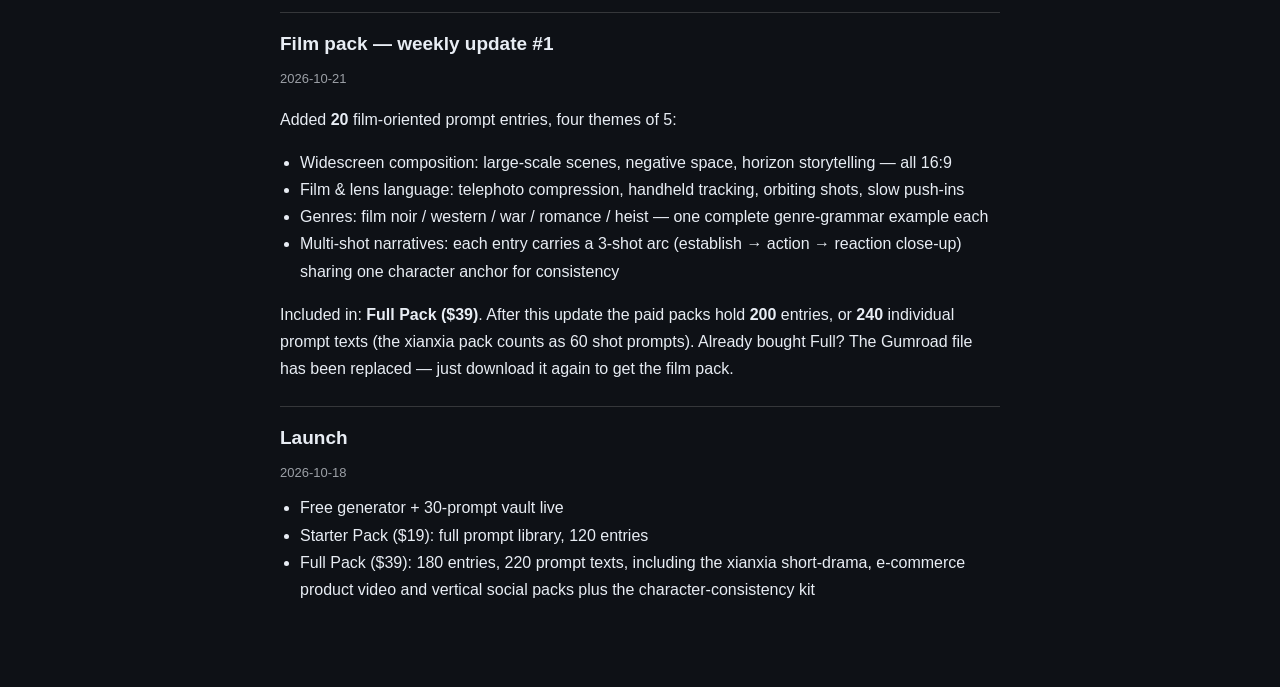
==== commit 4f37521e: "Add character asset pack: pricing 358/722, changelog 2026-11-24" ====
--- a/changelog.html
+++ b/changelog.html
@@ -33,6 +33,25 @@
   <p data-i18n="intro">付费数据包的每次更新都记录在这里。条目总数以每次构建自动生成的 manifest.json 为准，本页数字与包内清单一致。</p>
 
   <section class="entry">
+    <h2 data-i18n="e7h">人物资产包上线 — 特别扩充批</h2>
+    <p class="date">2026-11-24</p>
+    <p data-i18n-html="e7intro">新增 <b>108 张</b>原创人物/神兽资产卡，九大类、每类 12 张：</p>
+    <ul>
+      <li data-i18n="e7l1">仙侠玄幻：白发剑修长老、年轻女剑仙、炼丹师、魔教圣女、妖族狐女等</li>
+      <li data-i18n="e7l2">古风宫廷：中年皇帝、年轻皇后、受宠贵妃、太子、锦衣卫指挥使等</li>
+      <li data-i18n="e7l3">古代乡村：铁匠、私塾先生、猎户、绣娘、走村货郎等</li>
+      <li data-i18n="e7l4">现代都市：夜班外卖骑手、年轻程序员、女高管、急诊医生、调查记者等</li>
+      <li data-i18n="e7l5">现代乡村：返乡创业青年、村支书、果农、助农直播主播、留守老人等</li>
+      <li data-i18n="e7l6">国漫3D校园：元气高中女生、篮球队长、美术特长生、双胞胎姐弟等</li>
+      <li data-i18n="e7l7">年代怀旧8090：工厂老师傅、返城知青、个体户老板、电影放映员等</li>
+      <li data-i18n="e7l8">科幻机甲：机甲驾驶员、星舰舰长、仿生人管家、赏金猎人等</li>
+      <li data-i18n="e7l9">玄幻神兽：青龙、白虎、朱雀、玄武、麒麟、九尾狐、凤凰等</li>
+      <li data-i18n="e7l10">每张卡含外貌 / 服装 / 标志物 / 气质锚点，中英双语锁定句可直接粘贴跨镜头复用，中英定妆提示词用于生成角色参考图，与角色一致性套件配套使用</li>
+    </ul>
+    <p data-i18n-html="e7foot">收录范围：<b>Full 全量包（$39）</b>。本次更新后，付费包共 <b>358</b> 个条目；按单条提示词文本计共 <b>722</b> 条（仙侠包按 60 条镜头计；人物资产包每卡按 4 条文本计：中英锁定句 + 中英定妆提示词）。已购买 Full 的用户：Gumroad 商品文件已替换为新版，重新下载即可获得人物资产包。</p>
+  </section>
+
+  <section class="entry">
     <h2 data-i18n="e6h">音乐与表演包上线 — 第六批周更</h2>
     <p class="date">2026-11-23</p>
     <p data-i18n-html="e6intro">新增 <b>10 条</b>音乐与表演提示词条目，五个主题：</p>
@@ -139,6 +158,19 @@
     back: '← Back to the generator',
     title: 'Changelog',
     intro: 'Every update to the paid data packs is recorded here. Entry totals come from the manifest.json generated at each build, so the numbers on this page always match the pack contents.',
+    e7h: 'Character asset pack — special expansion batch',
+    e7intro: 'Added <b>108</b> original character & creature asset cards in nine categories, 12 per category:',
+    e7l1: 'Xianxia fantasy: white-haired sword elder, young swordswoman, alchemist, demon-cult saintess, fox spirit',
+    e7l2: 'Ancient palace: middle-aged emperor, young empress, favored consort, crown prince, embroidered-uniform guard commander',
+    e7l3: 'Ancient rural: blacksmith, village schoolmaster, hunter, embroiderer, travelling peddler',
+    e7l4: 'Modern city: night-shift delivery rider, young programmer, female executive, ER doctor, investigative reporter',
+    e7l5: 'Modern rural: young returnee entrepreneur, village party secretary, orchard farmer, agri-livestream host, left-behind elder',
+    e7l6: '3D donghua campus: energetic high-school girl, basketball captain, art student, twin siblings',
+    e7l7: '1980s-90s nostalgia: veteran factory worker, returned sent-down youth, private shop owner, film projectionist',
+    e7l8: 'Sci-fi & mecha: mecha pilot, starship captain, android butler, bounty hunter',
+    e7l9: 'Mythical beasts: Azure Dragon, White Tiger, Vermilion Bird, Black Tortoise, Qilin, nine-tailed fox, phoenix',
+    e7l10: 'Each card carries appearance / outfit / signature / temperament anchors, a bilingual character-lock sentence ready to paste across shots, and a bilingual reference-image prompt for generating the character sheet — designed to pair with the character-consistency kit',
+    e7foot: 'Included in: <b>Full Pack ($39)</b>. After this update the paid packs hold <b>358</b> entries, or <b>722</b> individual prompt texts (the xianxia pack counts as 60 shot prompts; each character card counts as 4 texts: bilingual lock sentence + bilingual reference-image prompt). Already bought Full? The Gumroad file has been replaced — just download it again to get the character asset pack.',
     e6h: 'Music & performance pack — weekly update #6',
     e6intro: 'Added <b>10</b> music & performance prompt entries in five themes:',
     e6l1: 'Solo instruments: grand piano solo in a concert hall, cello by the window at dusk',
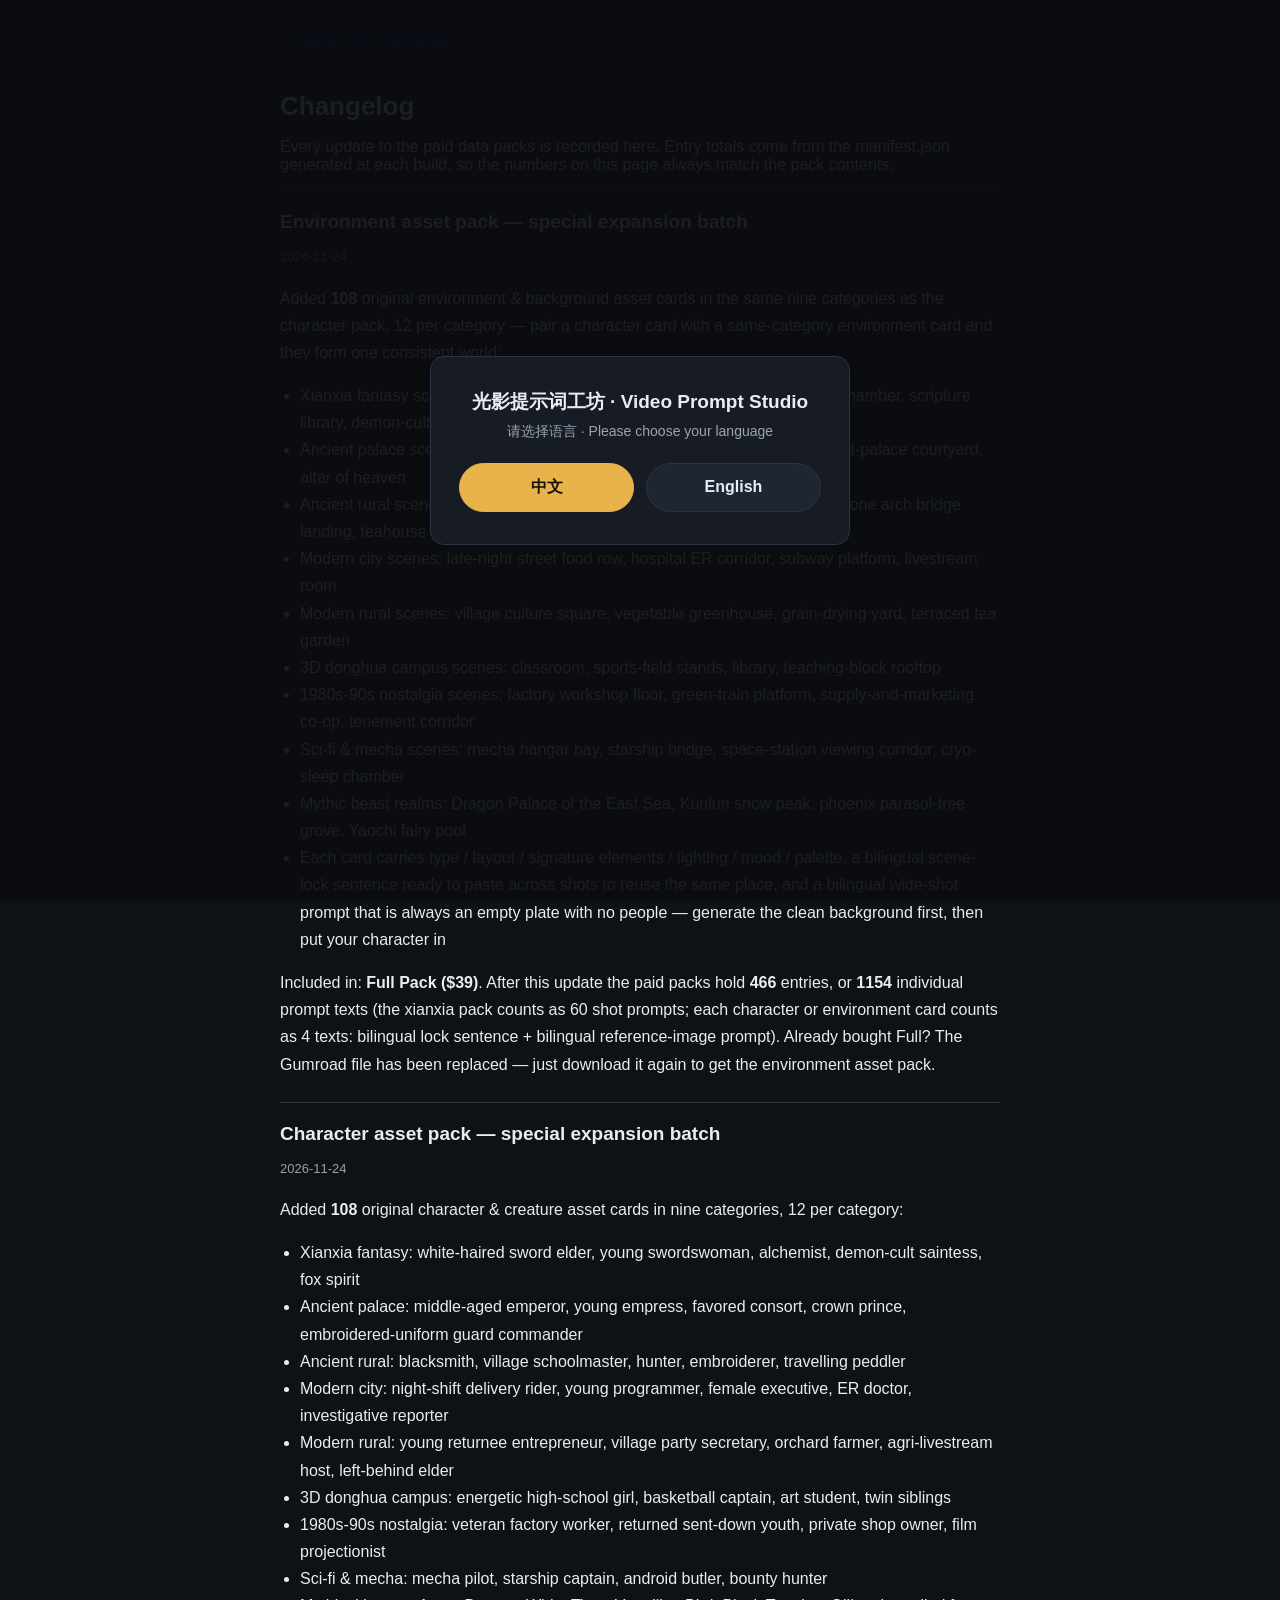
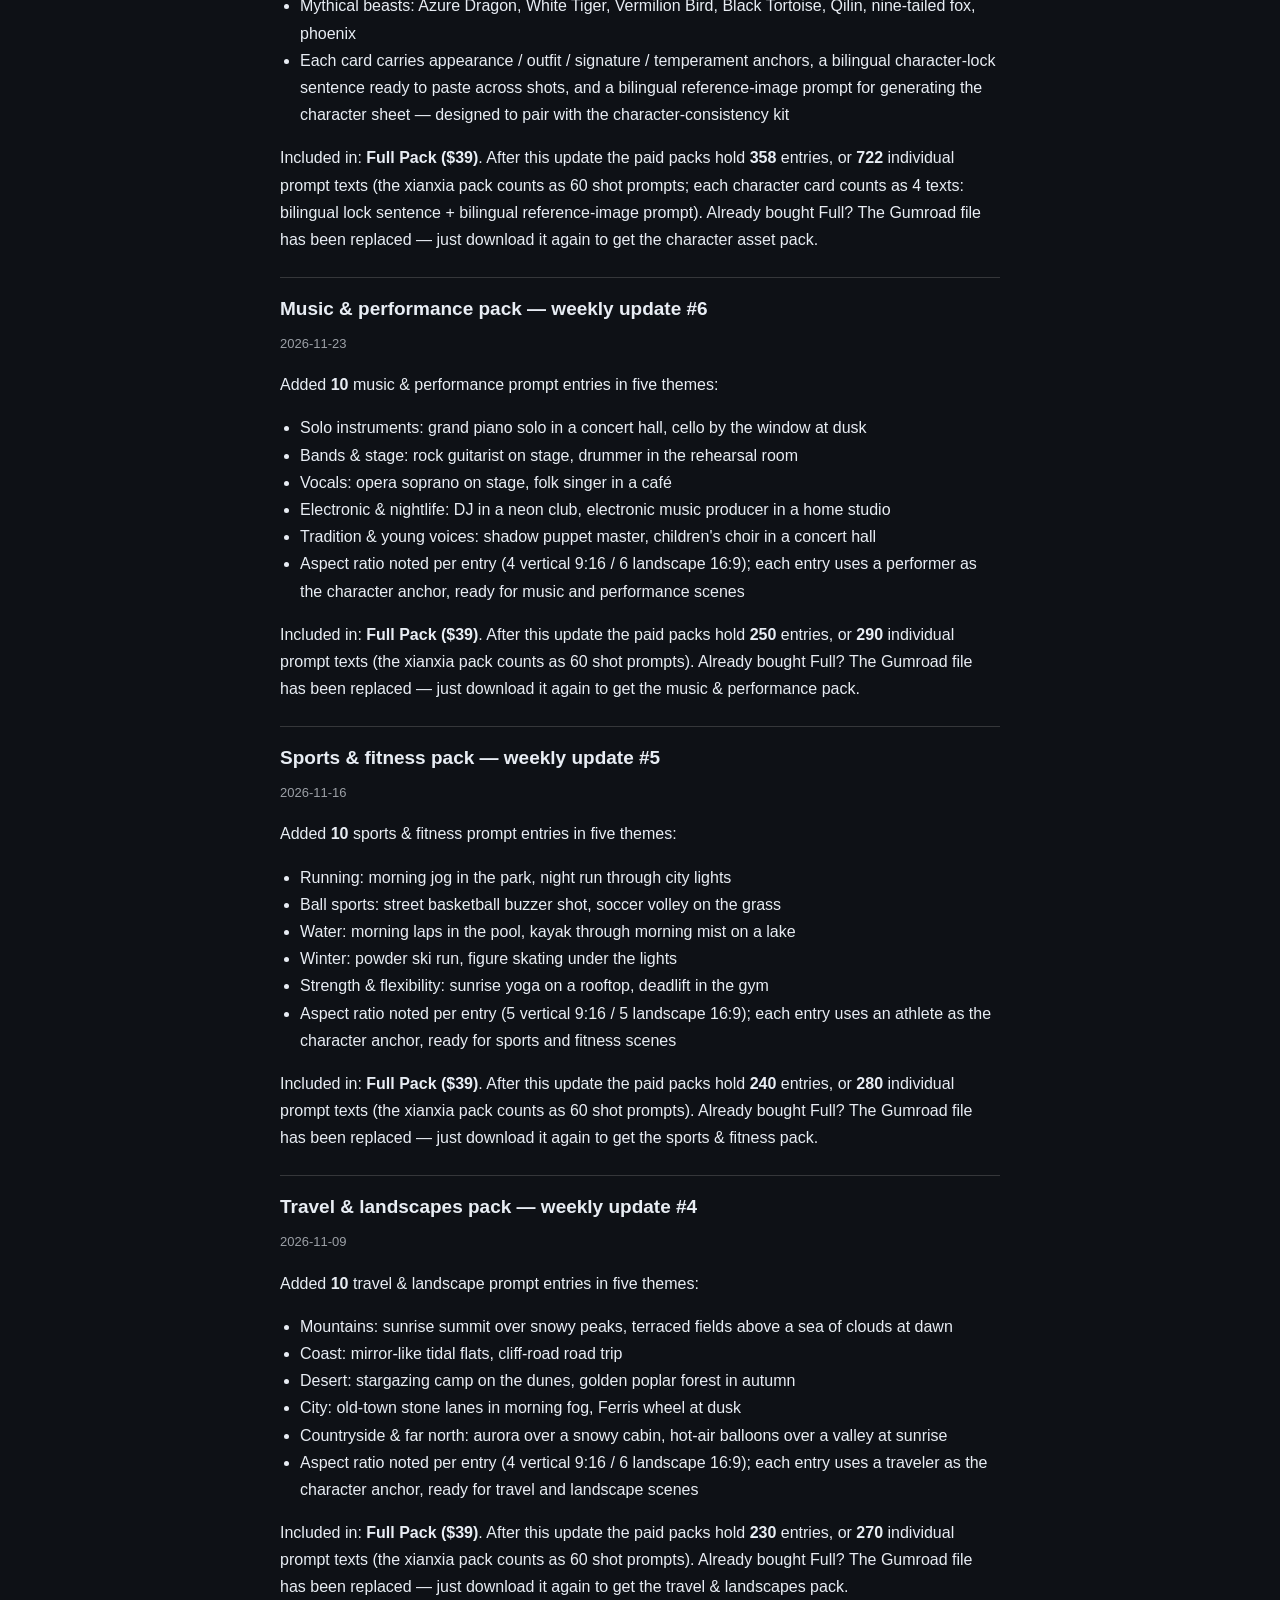
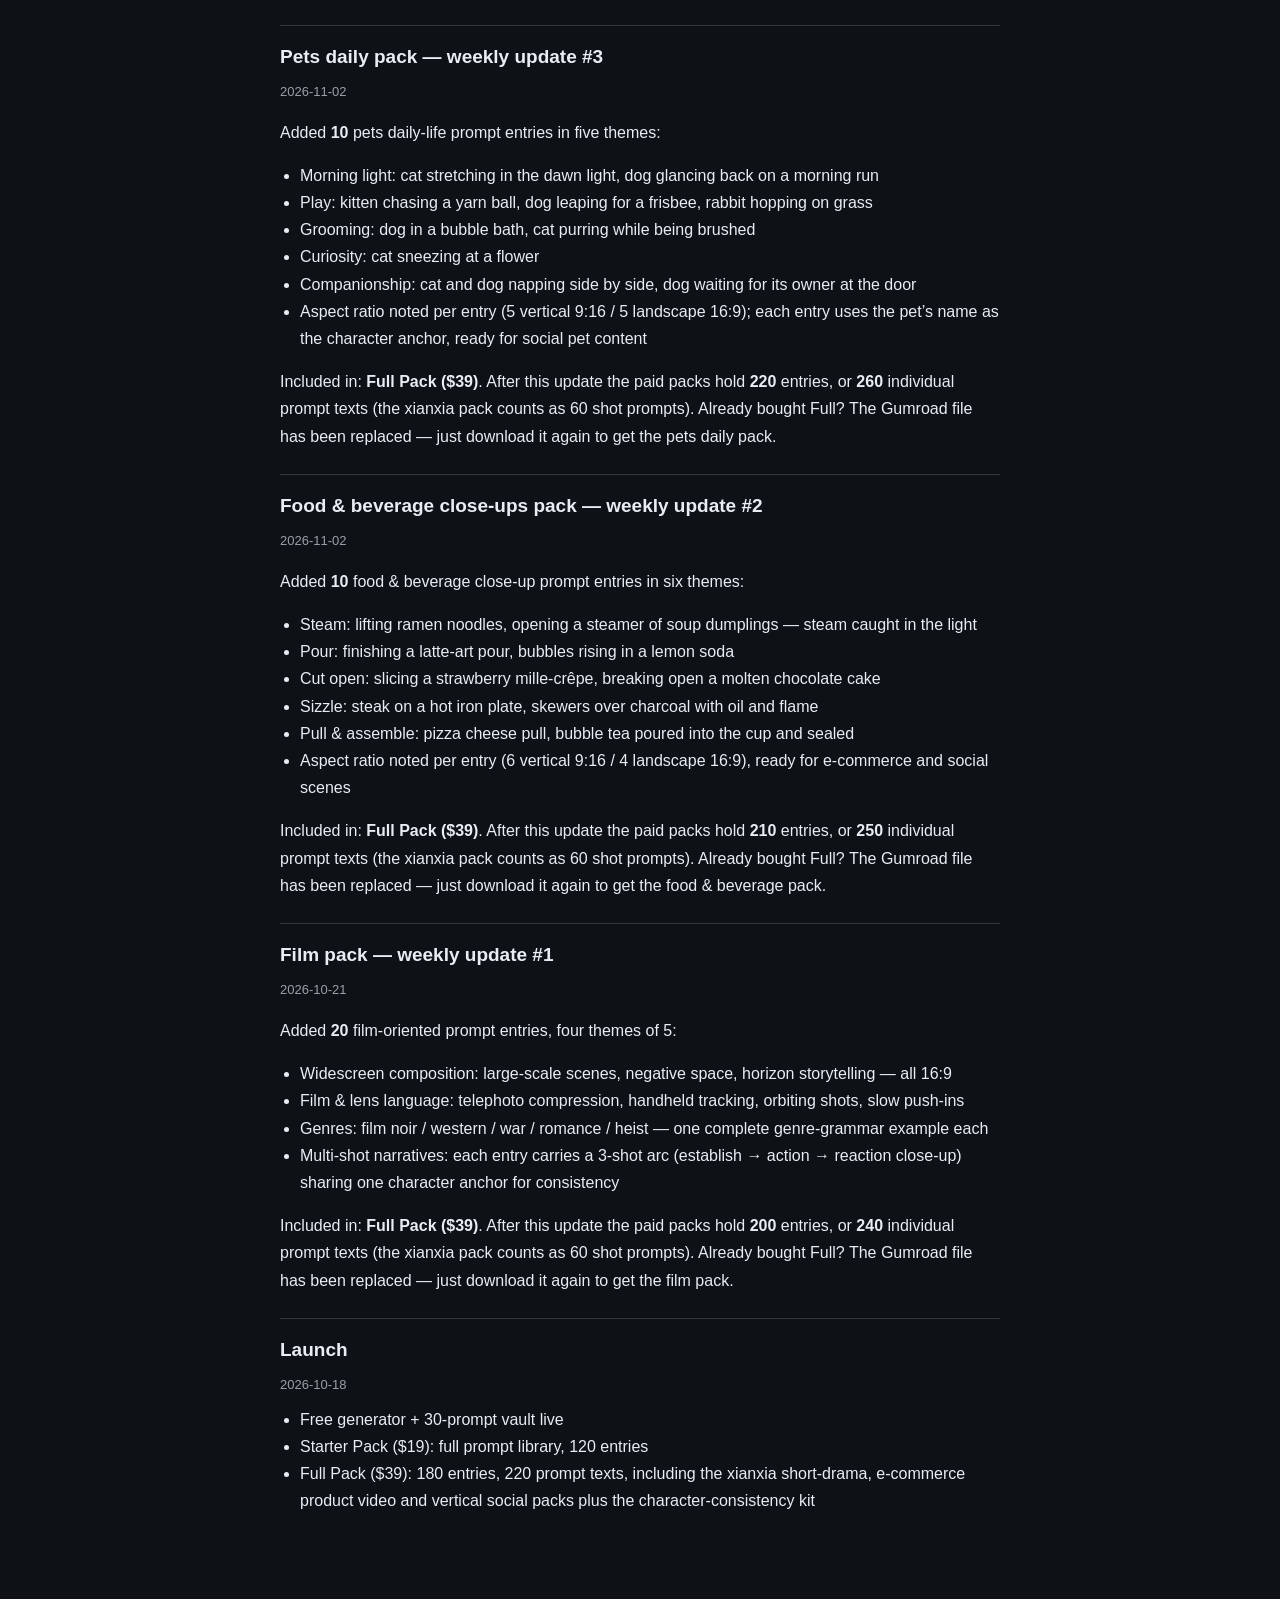
==== commit d492ec71: "Add environment asset pack: pricing 466/1154, changelog 2026-11-24" ====
--- a/changelog.html
+++ b/changelog.html
@@ -33,6 +33,25 @@
   <p data-i18n="intro">付费数据包的每次更新都记录在这里。条目总数以每次构建自动生成的 manifest.json 为准，本页数字与包内清单一致。</p>
 
   <section class="entry">
+    <h2 data-i18n="e8h">环境资产包上线 — 特别扩充批</h2>
+    <p class="date">2026-11-24</p>
+    <p data-i18n-html="e8intro">新增 <b>108 张</b>原创环境/背景资产卡，与人物资产包同为九大类、每类 12 张，人物卡与场景卡同类配对即成同一个世界：</p>
+    <ul>
+      <li data-i18n="e8l1">仙侠玄幻场景：云海山门广场、剑冢、炼丹房、藏经阁、魔教血月大殿等</li>
+      <li data-i18n="e8l2">古风宫廷场景：金銮大殿、御花园曲桥、冷宫残院、祭天坛等</li>
+      <li data-i18n="e8l3">古代乡村场景：村口老槐树、古代集市、石拱桥河埠、茶馆说书场等</li>
+      <li data-i18n="e8l4">现代都市场景：深夜大排档街、医院急诊走廊、地铁站台、直播间等</li>
+      <li data-i18n="e8l5">现代乡村场景：文化广场、蔬菜大棚、晒谷场、梯田茶园等</li>
+      <li data-i18n="e8l6">国漫3D校园场景：教室、操场看台、图书馆、教学楼天台等</li>
+      <li data-i18n="e8l7">年代怀旧场景：工厂车间、绿皮火车站台、供销社、筒子楼走廊等</li>
+      <li data-i18n="e8l8">科幻机甲场景：机甲格纳库、星舰舰桥、空间站观景走廊、休眠舱室等</li>
+      <li data-i18n="e8l9">玄幻秘境：东海龙宫、昆仑雪峰、凤凰梧桐林、瑶池仙境等</li>
+      <li data-i18n="e8l10">每张卡含类型 / 空间布局 / 标志元素 / 光线 / 气氛 / 主色调，中英双语场景锁定句可直接粘贴跨镜头复用同一处景，中英全景提示词一律为无人空镜——先生成干净背景板，再把人物放进去</li>
+    </ul>
+    <p data-i18n-html="e8foot">收录范围：<b>Full 全量包（$39）</b>。本次更新后，付费包共 <b>466</b> 个条目；按单条提示词文本计共 <b>1154</b> 条（仙侠包按 60 条镜头计；人物/环境资产包每卡按 4 条文本计：中英锁定句 + 中英定妆/全景提示词）。已购买 Full 的用户：Gumroad 商品文件已替换为新版，重新下载即可获得环境资产包。</p>
+  </section>
+
+  <section class="entry">
     <h2 data-i18n="e7h">人物资产包上线 — 特别扩充批</h2>
     <p class="date">2026-11-24</p>
     <p data-i18n-html="e7intro">新增 <b>108 张</b>原创人物/神兽资产卡，九大类、每类 12 张：</p>
@@ -158,6 +177,19 @@
     back: '← Back to the generator',
     title: 'Changelog',
     intro: 'Every update to the paid data packs is recorded here. Entry totals come from the manifest.json generated at each build, so the numbers on this page always match the pack contents.',
+    e8h: 'Environment asset pack — special expansion batch',
+    e8intro: 'Added <b>108</b> original environment & background asset cards in the same nine categories as the character pack, 12 per category — pair a character card with a same-category environment card and they form one consistent world:',
+    e8l1: 'Xianxia fantasy scenes: sea-of-clouds mountain gate, sword tomb, alchemy chamber, scripture library, demon-cult blood-moon hall',
+    e8l2: 'Ancient palace scenes: golden throne hall, imperial garden curved bridge, cold-palace courtyard, altar of heaven',
+    e8l3: 'Ancient rural scenes: old locust tree at the village entrance, ancient market, stone arch bridge landing, teahouse storytelling stage',
+    e8l4: 'Modern city scenes: late-night street food row, hospital ER corridor, subway platform, livestream room',
+    e8l5: 'Modern rural scenes: village culture square, vegetable greenhouse, grain-drying yard, terraced tea garden',
+    e8l6: '3D donghua campus scenes: classroom, sports-field stands, library, teaching-block rooftop',
+    e8l7: '1980s-90s nostalgia scenes: factory workshop floor, green-train platform, supply-and-marketing co-op, tenement corridor',
+    e8l8: 'Sci-fi & mecha scenes: mecha hangar bay, starship bridge, space-station viewing corridor, cryo-sleep chamber',
+    e8l9: 'Mythic beast realms: Dragon Palace of the East Sea, Kunlun snow peak, phoenix parasol-tree grove, Yaochi fairy pool',
+    e8l10: 'Each card carries type / layout / signature elements / lighting / mood / palette, a bilingual scene-lock sentence ready to paste across shots to reuse the same place, and a bilingual wide-shot prompt that is always an empty plate with no people — generate the clean background first, then put your character in',
+    e8foot: 'Included in: <b>Full Pack ($39)</b>. After this update the paid packs hold <b>466</b> entries, or <b>1154</b> individual prompt texts (the xianxia pack counts as 60 shot prompts; each character or environment card counts as 4 texts: bilingual lock sentence + bilingual reference-image prompt). Already bought Full? The Gumroad file has been replaced — just download it again to get the environment asset pack.',
     e7h: 'Character asset pack — special expansion batch',
     e7intro: 'Added <b>108</b> original character & creature asset cards in nine categories, 12 per category:',
     e7l1: 'Xianxia fantasy: white-haired sword elder, young swordswoman, alchemist, demon-cult saintess, fox spirit',
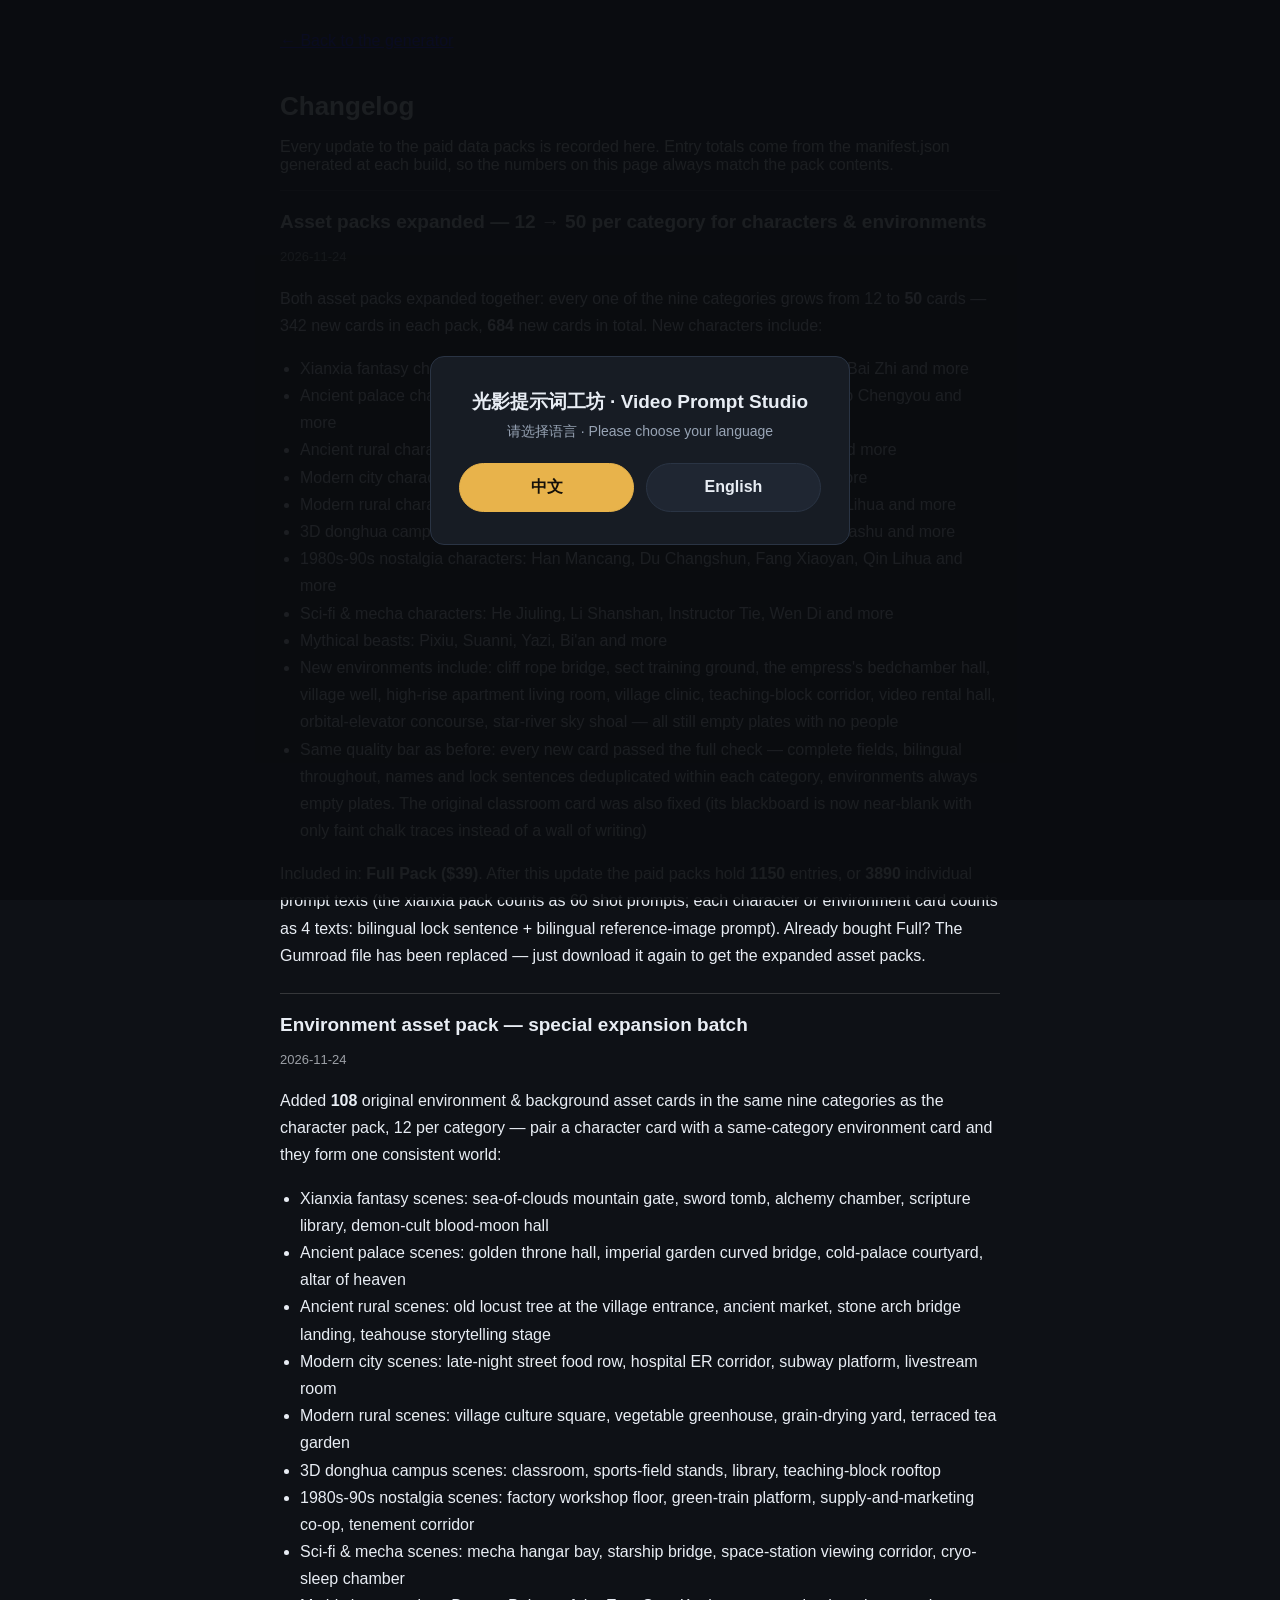
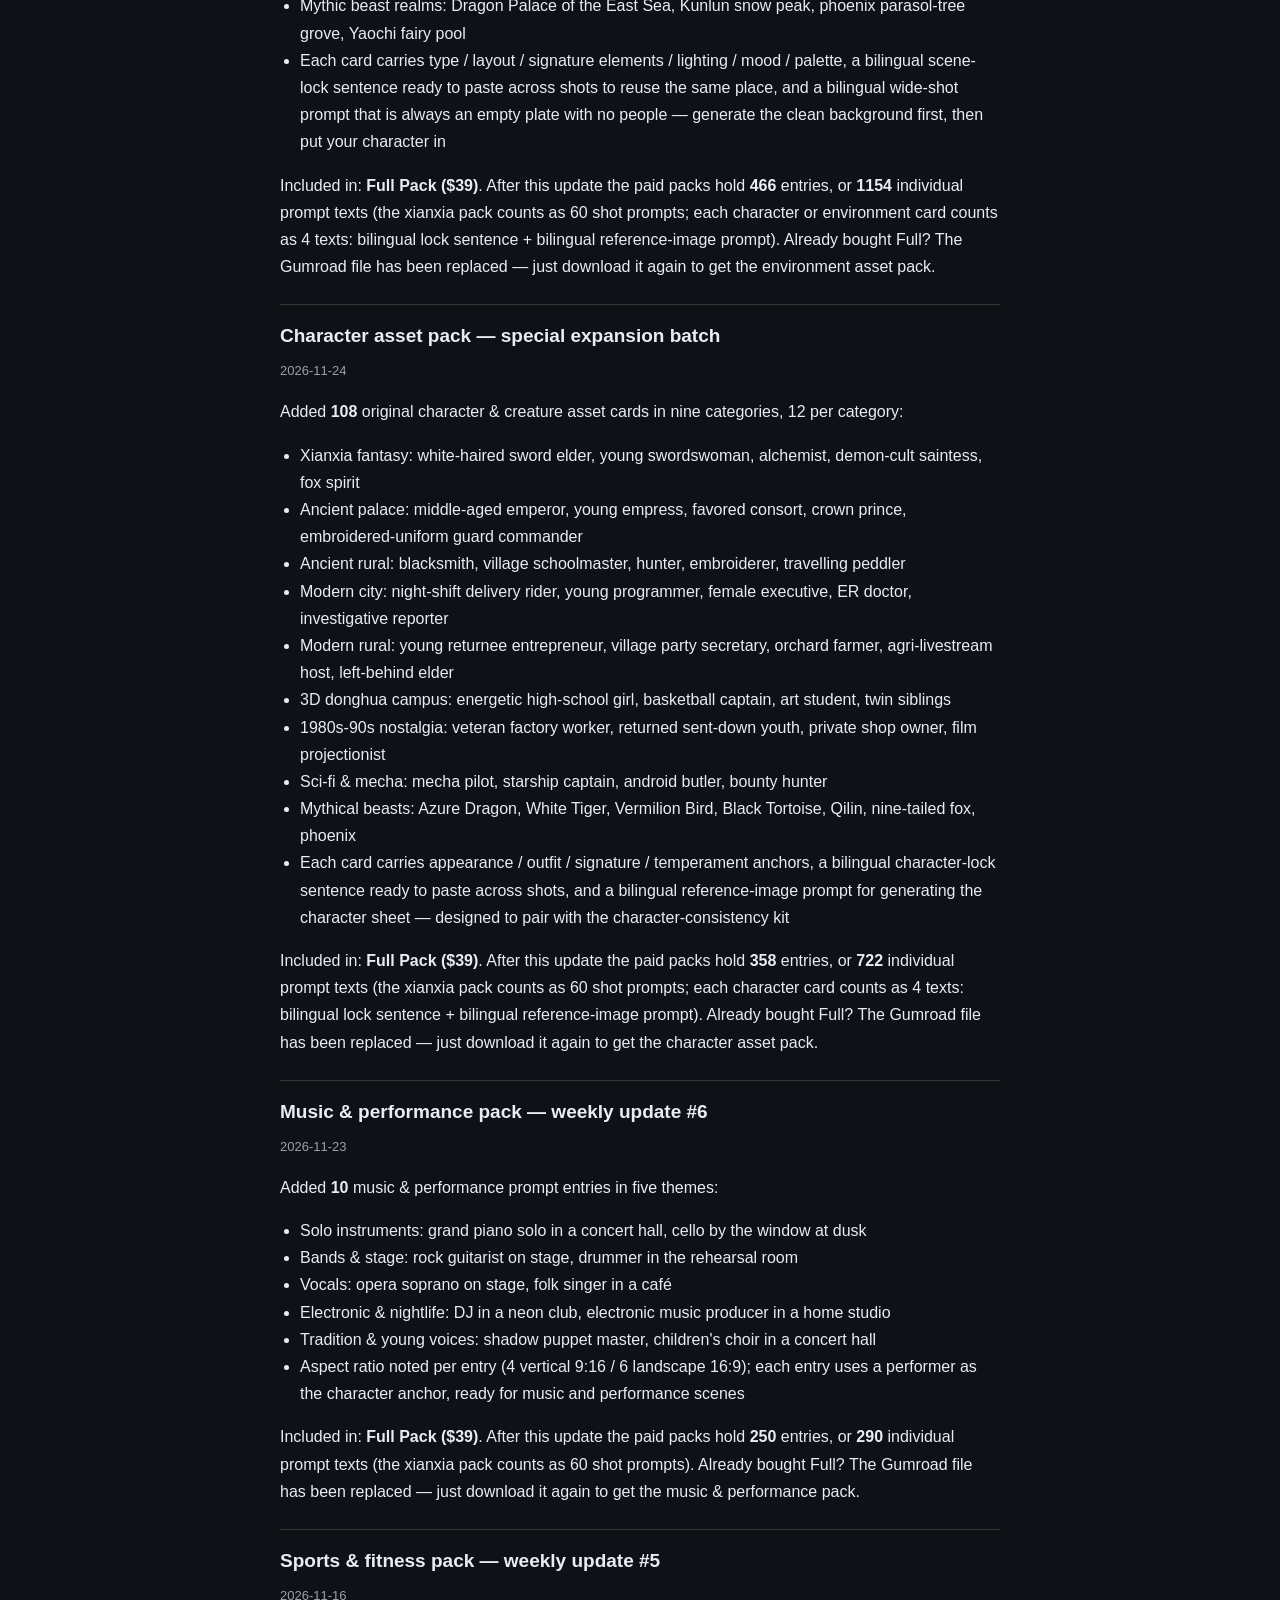
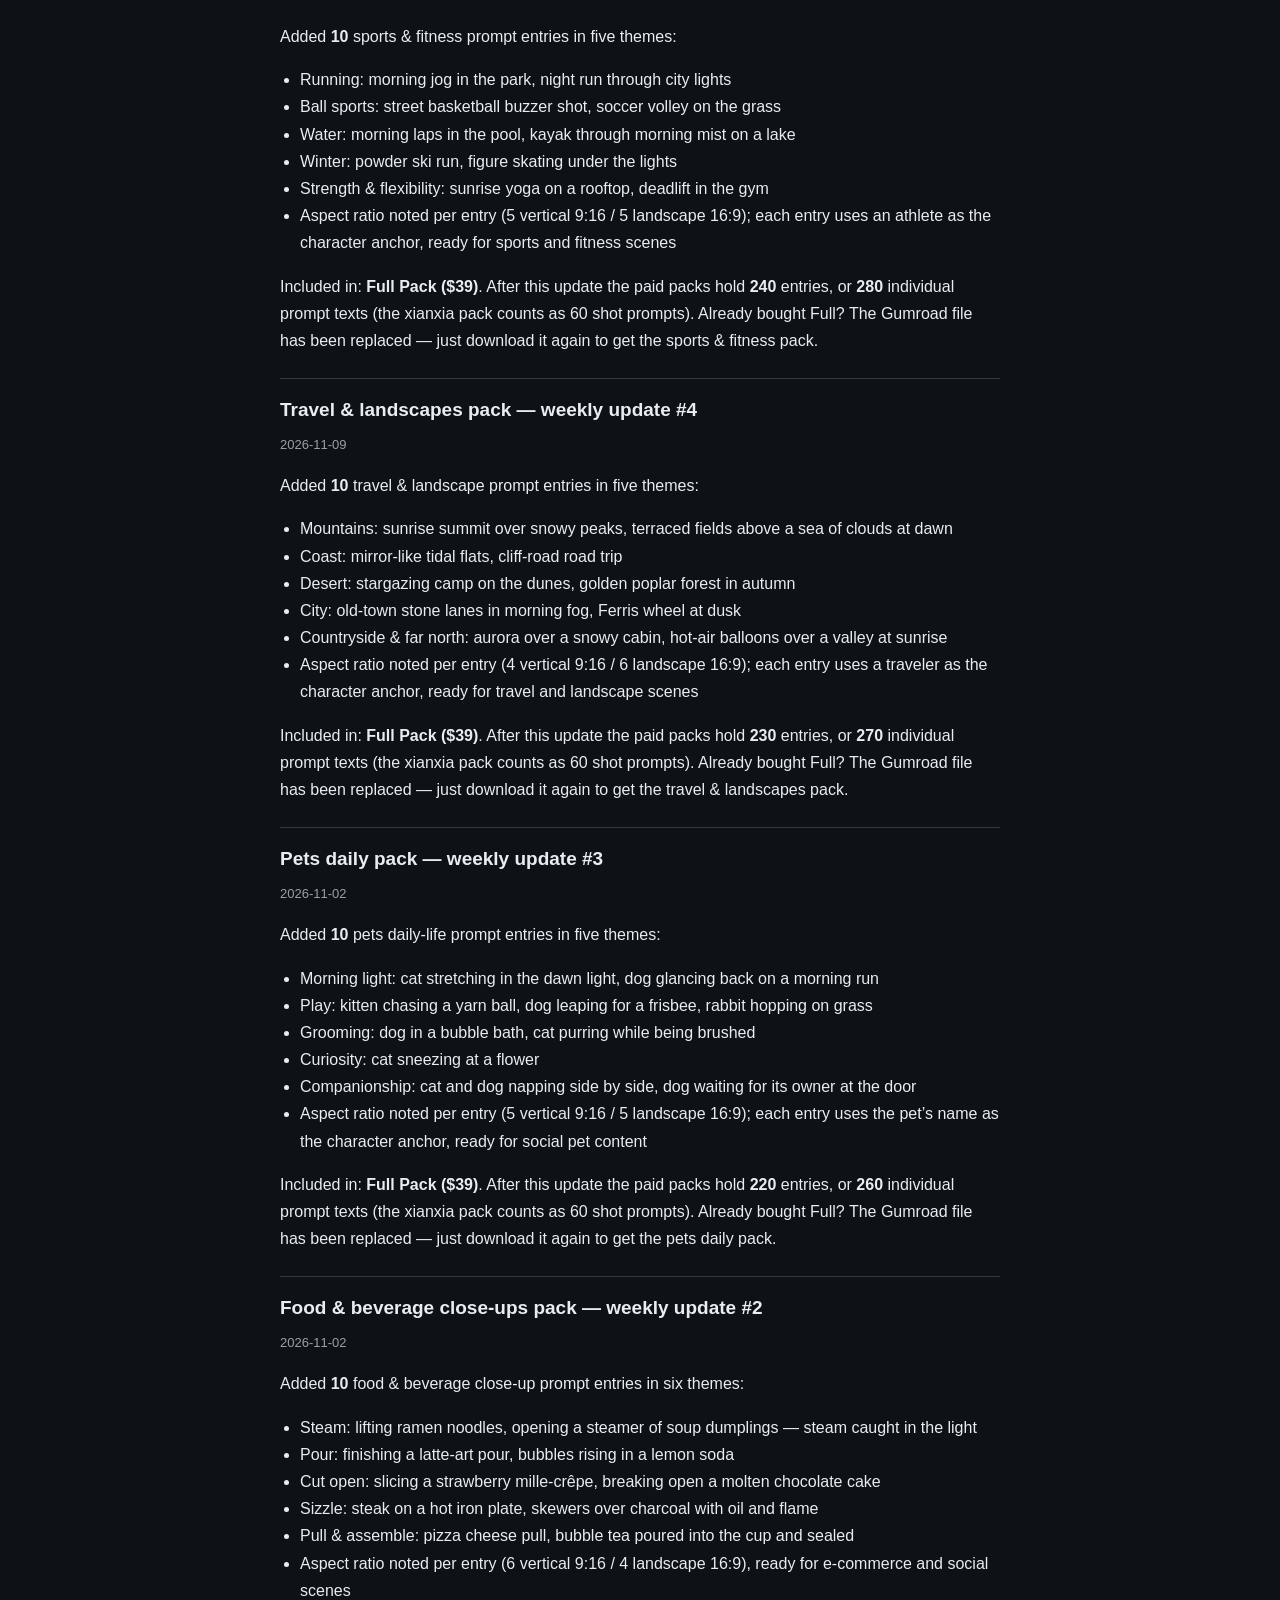
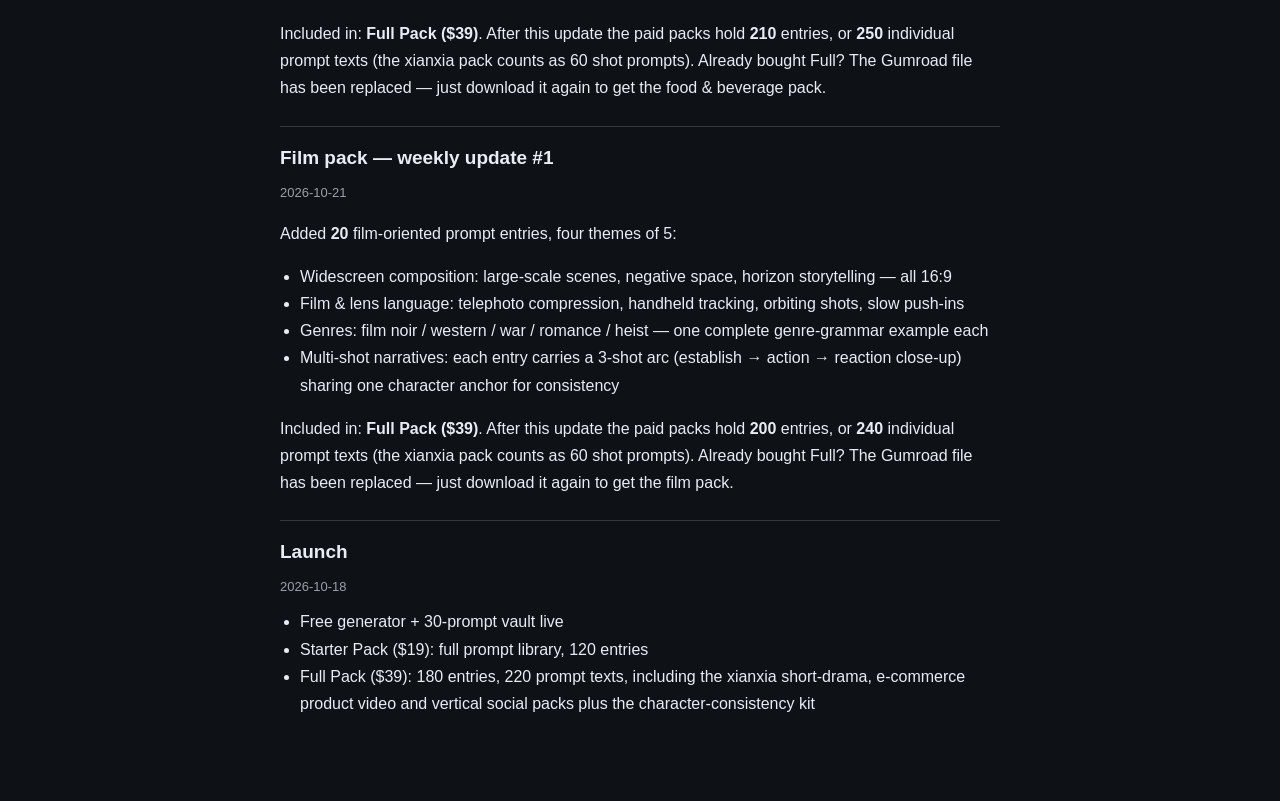
==== commit 12a12cc9: "Expand asset packs to 50 per category: pricing 1150/3890, changelog 2026-11-24" ====
--- a/changelog.html
+++ b/changelog.html
@@ -33,6 +33,26 @@
   <p data-i18n="intro">付费数据包的每次更新都记录在这里。条目总数以每次构建自动生成的 manifest.json 为准，本页数字与包内清单一致。</p>
 
   <section class="entry">
+    <h2 data-i18n="e9h">资产包大扩充 — 人物与环境每类 12 → 50 张</h2>
+    <p class="date">2026-11-24</p>
+    <p data-i18n-html="e9intro">人物资产包与环境资产包同步扩充：九大类每一类从 12 张扩到 <b>50 张</b>，两个包各新增 342 张、合计新增 <b>684 张</b>卡。新增人物举例：</p>
+    <ul>
+      <li data-i18n="e9l1">仙侠玄幻人物：慕容霜华、楚惊鸿、柳三变、白芷等</li>
+      <li data-i18n="e9l2">古风宫廷人物：沈慧慈、萧承渊、萧明璇、萧承祐等</li>
+      <li data-i18n="e9l3">古代乡村人物：赵木生、陶玉娥、白老赶、石牛娃等</li>
+      <li data-i18n="e9l4">现代都市人物：陆海峰、苏曼妮、赵铁柱、陈默等</li>
+      <li data-i18n="e9l5">现代乡村人物：周晓娟、唐海生、顾长青、马丽华等</li>
+      <li data-i18n="e9l6">国漫3D校园人物：陈默涵、唐果、方亦辰、何嘉树等</li>
+      <li data-i18n="e9l7">年代怀旧人物：韩满仓、杜长顺、方晓燕、秦丽华等</li>
+      <li data-i18n="e9l8">科幻机甲人物：何九龄、黎闪闪、铁教官、闻笛等</li>
+      <li data-i18n="e9l9">玄幻神兽：貔貅、狻猊、睚眦、狴犴等</li>
+      <li data-i18n="e9l10">新增环境举例：绝壁索桥、宗门演武场、皇后寝宫正殿、村中水井、高层公寓客厅、村卫生室、教学楼走廊、录像厅、轨道电梯站厅、星河天渚等，仍全部为无人空镜</li>
+      <li data-i18n="e9l11">质量标准不变：每张新卡逐张过检——字段完整、中英双语、类内名字与锁定句查重、环境一律空镜；原教室卡的黑板问题已一并修正（黑板改为近空白、仅留淡淡粉笔擦痕）</li>
+    </ul>
+    <p data-i18n-html="e9foot">收录范围：<b>Full 全量包（$39）</b>。本次更新后，付费包共 <b>1150</b> 个条目；按单条提示词文本计共 <b>3890</b> 条（仙侠包按 60 条镜头计；人物/环境资产包每卡按 4 条文本计：中英锁定句 + 中英定妆/全景提示词）。已购买 Full 的用户：Gumroad 商品文件已替换为新版，重新下载即可获得扩充后的资产包。</p>
+  </section>
+
+  <section class="entry">
     <h2 data-i18n="e8h">环境资产包上线 — 特别扩充批</h2>
     <p class="date">2026-11-24</p>
     <p data-i18n-html="e8intro">新增 <b>108 张</b>原创环境/背景资产卡，与人物资产包同为九大类、每类 12 张，人物卡与场景卡同类配对即成同一个世界：</p>
@@ -177,6 +197,20 @@
     back: '← Back to the generator',
     title: 'Changelog',
     intro: 'Every update to the paid data packs is recorded here. Entry totals come from the manifest.json generated at each build, so the numbers on this page always match the pack contents.',
+    e9h: 'Asset packs expanded — 12 → 50 per category for characters & environments',
+    e9intro: 'Both asset packs expanded together: every one of the nine categories grows from 12 to <b>50</b> cards — 342 new cards in each pack, <b>684</b> new cards in total. New characters include:',
+    e9l1: 'Xianxia fantasy characters: Murong Shuanghua, Chu Jinghong, Liu Sanbian, Bai Zhi and more',
+    e9l2: 'Ancient palace characters: Shen Huici, Xiao Chengyuan, Xiao Mingxuan, Xiao Chengyou and more',
+    e9l3: 'Ancient rural characters: Zhao Musheng, Tao Yu\'e, Bai Laogan, Shi Niuwa and more',
+    e9l4: 'Modern city characters: Lu Haifeng, Su Manni, Zhao Tiezhu, Chen Mo and more',
+    e9l5: 'Modern rural characters: Zhou Xiaojuan, Tang Haisheng, Gu Changqing, Ma Lihua and more',
+    e9l6: '3D donghua campus characters: Chen Mohan, Tang Guo, Fang Yichen, He Jiashu and more',
+    e9l7: '1980s-90s nostalgia characters: Han Mancang, Du Changshun, Fang Xiaoyan, Qin Lihua and more',
+    e9l8: 'Sci-fi & mecha characters: He Jiuling, Li Shanshan, Instructor Tie, Wen Di and more',
+    e9l9: 'Mythical beasts: Pixiu, Suanni, Yazi, Bi\'an and more',
+    e9l10: 'New environments include: cliff rope bridge, sect training ground, the empress\'s bedchamber hall, village well, high-rise apartment living room, village clinic, teaching-block corridor, video rental hall, orbital-elevator concourse, star-river sky shoal — all still empty plates with no people',
+    e9l11: 'Same quality bar as before: every new card passed the full check — complete fields, bilingual throughout, names and lock sentences deduplicated within each category, environments always empty plates. The original classroom card was also fixed (its blackboard is now near-blank with only faint chalk traces instead of a wall of writing)',
+    e9foot: 'Included in: <b>Full Pack ($39)</b>. After this update the paid packs hold <b>1150</b> entries, or <b>3890</b> individual prompt texts (the xianxia pack counts as 60 shot prompts; each character or environment card counts as 4 texts: bilingual lock sentence + bilingual reference-image prompt). Already bought Full? The Gumroad file has been replaced — just download it again to get the expanded asset packs.',
     e8h: 'Environment asset pack — special expansion batch',
     e8intro: 'Added <b>108</b> original environment & background asset cards in the same nine categories as the character pack, 12 per category — pair a character card with a same-category environment card and they form one consistent world:',
     e8l1: 'Xianxia fantasy scenes: sea-of-clouds mountain gate, sword tomb, alchemy chamber, scripture library, demon-cult blood-moon hall',
